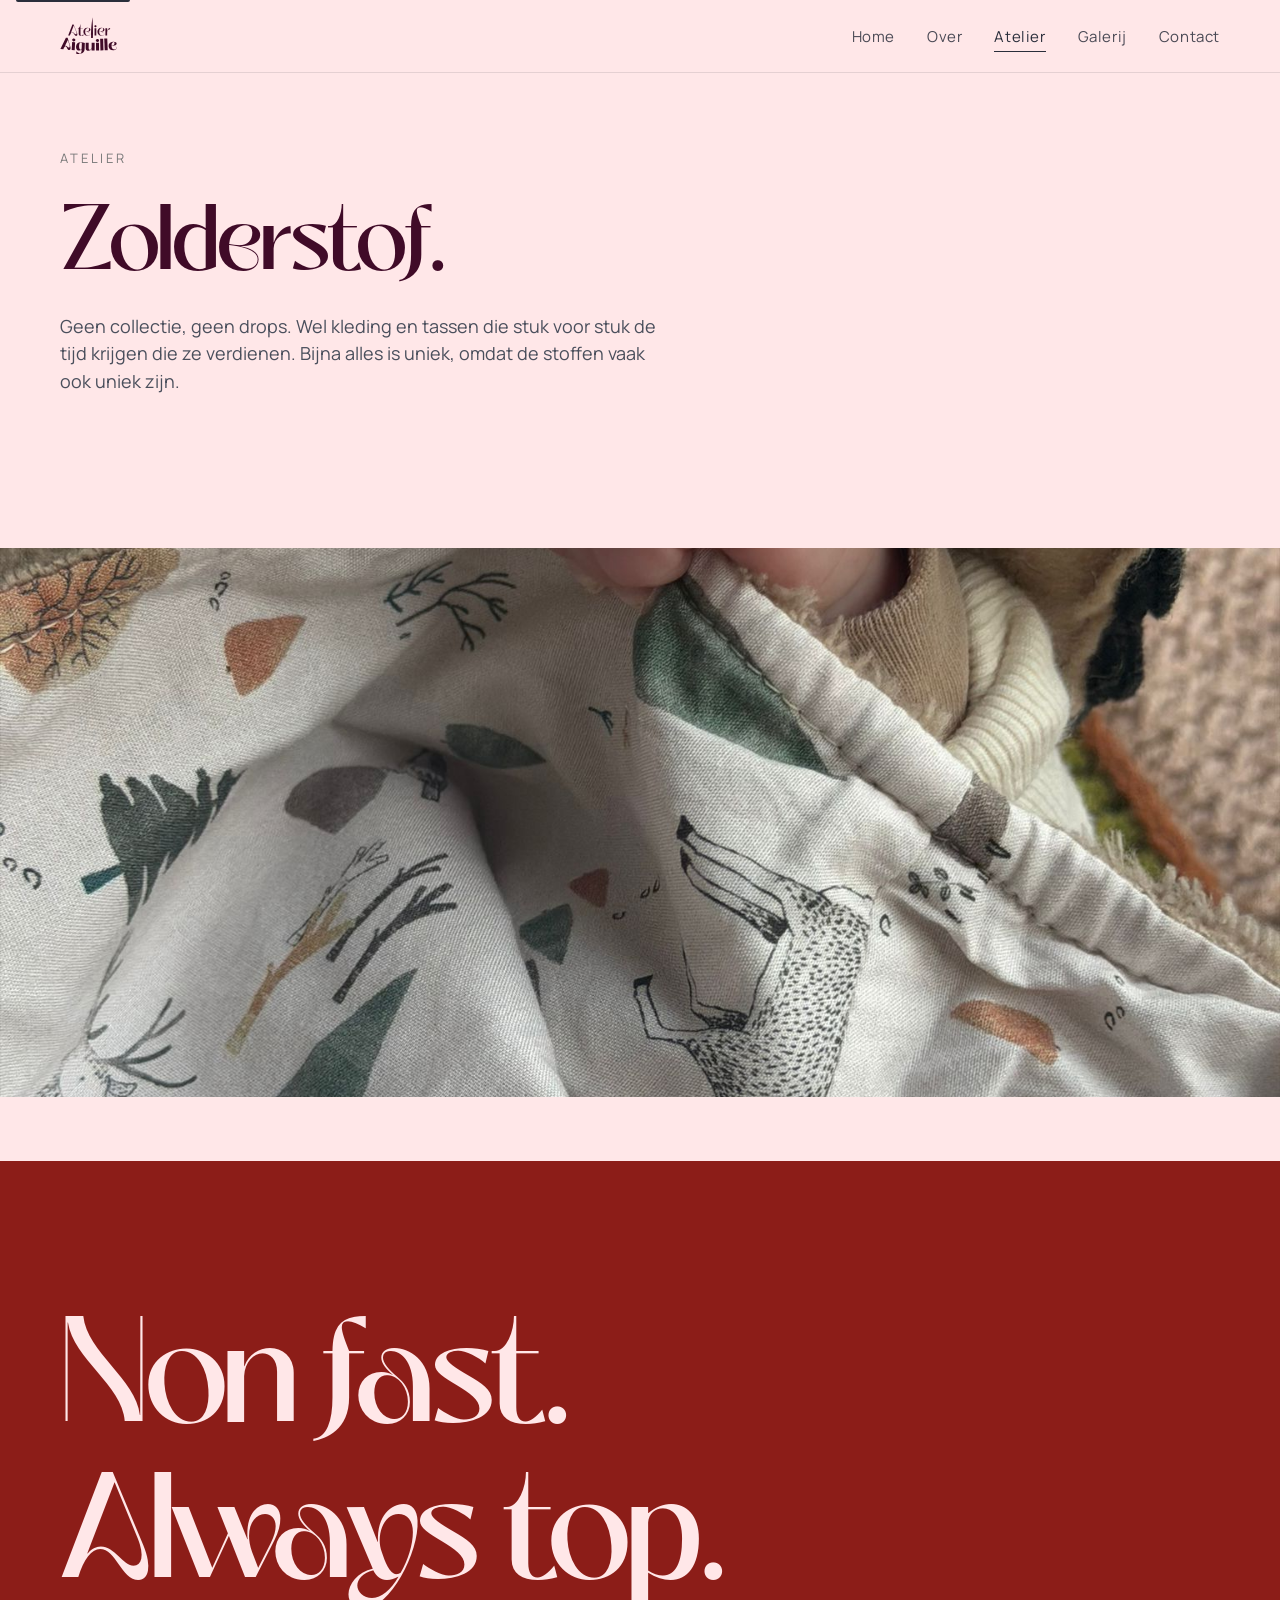
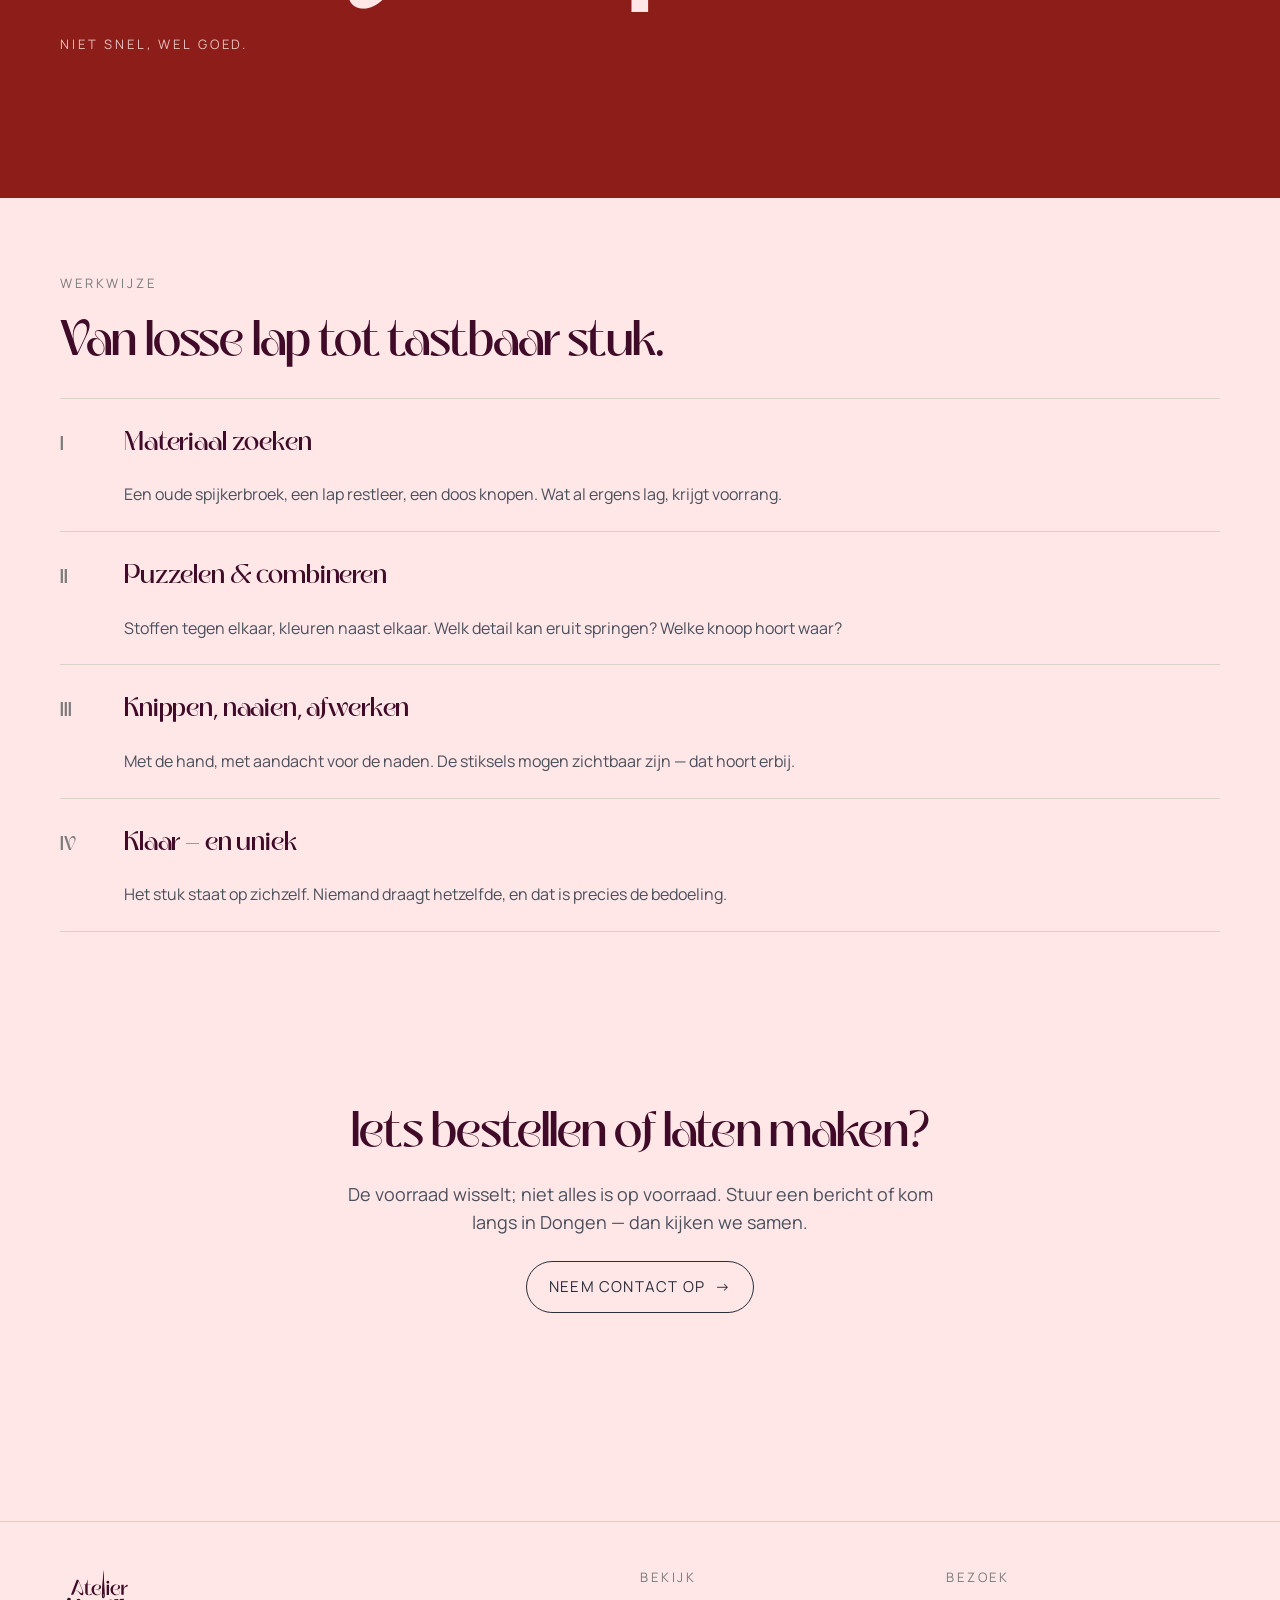
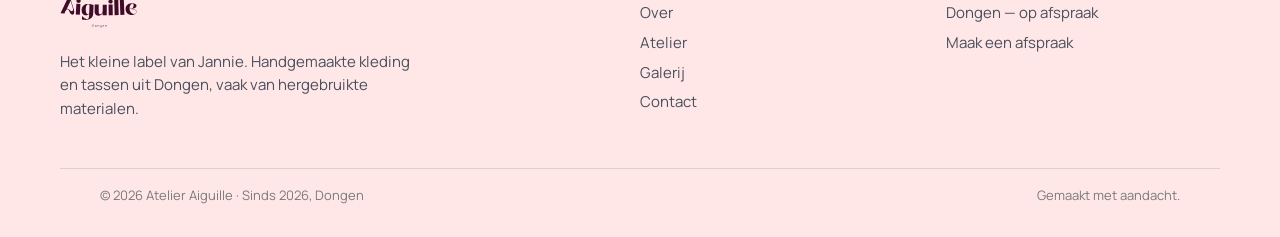
==== atelier.html @ 476c81bc "Eerste tasfoto (laptop-tas) 90° tegen de klok in gedraaid" ====
<!doctype html>
<html lang="nl">
<head>
  <meta charset="utf-8" />
  <meta name="viewport" content="width=device-width, initial-scale=1" />
  <title>Atelier — wat hier gemaakt wordt | Atelier Aiguille</title>
  <meta name="description" content="In het atelier maakt Jannie handgemaakte kleding en tassen, vaak van hergebruikte materialen. Lees over haar werkwijze." />
  <link rel="icon" type="image/svg+xml" href="assets/img/favicon.svg" />
  <link rel="stylesheet" href="assets/css/main.css?v=2605151608" />
  <meta name="theme-color" content="#400B28" />
</head>
<body>
  <a class="skip-link" href="#main">Naar inhoud</a>

  <header class="site-header">
    <div class="container site-header__inner">
      <a href="index.html" class="brand" aria-label="Atelier Aiguille — naar home">
        <img class="brand__logo" src="assets/img/logo-wordmark.svg" alt="Atelier Aiguille" />
      </a>
      <nav class="nav" aria-label="Hoofdnavigatie">
        <button class="nav-toggle" type="button" aria-controls="primary-nav" aria-expanded="false">
          <span class="sr-only">Menu</span><span class="nav-toggle__bars" aria-hidden="true"></span>
        </button>
        <ul class="nav__list" id="primary-nav">
          <li><a class="nav__link" href="index.html">Home</a></li>
          <li><a class="nav__link" href="over.html">Over</a></li>
          <li><a class="nav__link" href="atelier.html">Atelier</a></li>
          <li><a class="nav__link" href="galerij.html">Galerij</a></li>
          <li><a class="nav__link" href="contact.html">Contact</a></li>
        </ul>
      </nav>
    </div>
  </header>

  <main id="main">
    <section class="container section">
      <div style="max-width: 60ch" data-reveal>
        <span class="eyebrow">Atelier</span>
        <h1>Zolderstof.</h1>
        <p class="lead">
          Geen collectie, geen drops. Wel kleding en tassen die stuk
          voor stuk de tijd krijgen die ze verdienen. Bijna alles is
          uniek, omdat de stoffen vaak ook uniek zijn.
        </p>
      </div>
    </section>

    <figure class="wide-image" data-reveal>
      <img src="assets/img/photo-21.jpg" alt="Een handgemaakt jasje uit het atelier" loading="lazy" />
    </figure>

    <section class="inverse inverse--rood">
      <div class="container claim">
        <h2 class="claim__title" data-reveal>Non fast.<br/>Always top.</h2>
        <p class="claim__sub">Niet snel, wel goed.</p>
      </div>
    </section>

    <section class="container section">
      <div data-reveal>
        <span class="eyebrow">Werkwijze</span>
        <h2>Van losse lap tot tastbaar stuk.</h2>
      </div>

      <ol class="services" style="margin-top: var(--space-5)">
        <li data-reveal>
          <span class="services__num">I</span>
          <div>
            <h3 class="services__title">Materiaal zoeken</h3>
            <p class="services__desc">Een oude spijkerbroek, een lap restleer, een doos knopen. Wat al ergens lag, krijgt voorrang.</p>
          </div>
        </li>
        <li data-reveal>
          <span class="services__num">II</span>
          <div>
            <h3 class="services__title">Puzzelen &amp; combineren</h3>
            <p class="services__desc">Stoffen tegen elkaar, kleuren naast elkaar. Welk detail kan eruit springen? Welke knoop hoort waar?</p>
          </div>
        </li>
        <li data-reveal>
          <span class="services__num">III</span>
          <div>
            <h3 class="services__title">Knippen, naaien, afwerken</h3>
            <p class="services__desc">Met de hand, met aandacht voor de naden. De stiksels mogen zichtbaar zijn — dat hoort erbij.</p>
          </div>
        </li>
        <li data-reveal>
          <span class="services__num">IV</span>
          <div>
            <h3 class="services__title">Klaar — en uniek</h3>
            <p class="services__desc">Het stuk staat op zichzelf. Niemand draagt hetzelfde, en dat is precies de bedoeling.</p>
          </div>
        </li>
      </ol>
    </section>

    <section class="container section--lg">
      <div style="text-align:center; max-width: 60ch; margin-inline:auto;" data-reveal>
        <h2>Iets bestellen of laten maken?</h2>
        <p class="lead" style="margin-inline:auto">
          De voorraad wisselt; niet alles is op voorraad. Stuur een
          bericht of kom langs in Dongen — dan kijken we samen.
        </p>
        <p style="margin-top: var(--space-4)">
          <a class="btn" href="contact.html">Neem contact op <span class="btn__arrow" aria-hidden="true">→</span></a>
        </p>
      </div>
    </section>
  </main>

  <footer class="site-footer">
    <div class="container">
      <div class="site-footer__inner">
        <div>
          <img class="footer__logo" src="assets/img/logo-wordmark-dongen.svg" alt="Atelier Aiguille — Dongen" />
          <p style="margin-top: var(--space-3); max-width: 40ch;">
            Het kleine label van Jannie. Handgemaakte kleding en tassen
            uit Dongen, vaak van hergebruikte materialen.
          </p>
        </div>
        <div>
          <h4>Bekijk</h4>
          <ul>
            <li><a href="over.html">Over</a></li>
            <li><a href="atelier.html">Atelier</a></li>
            <li><a href="galerij.html">Galerij</a></li>
            <li><a href="contact.html">Contact</a></li>
          </ul>
        </div>
        <div>
          <h4>Bezoek</h4>
          <ul>
            <li>Dongen — op afspraak</li>
            <li><a href="contact.html">Maak een afspraak</a></li>
          </ul>
        </div>
      </div>
      <div class="container site-footer__bottom">
        <span>© <span id="year"></span> Atelier Aiguille · Sinds 2026, Dongen</span>
        <span>Gemaakt met aandacht.</span>
      </div>
    </div>
  </footer>

  <div class="lightbox" aria-hidden="true">
    <button class="lightbox__close" type="button" aria-label="Sluiten">✕</button>
    <img class="lightbox__img" alt="" />
  </div>

  <script>document.getElementById("year").textContent = new Date().getFullYear();</script>
  <script src="assets/js/main.js?v=202605150700"></script>
</body>
</html>
---- assets/css/main.css ----
@import url("https://fonts.googleapis.com/css2?family=Manrope:wght@300;400;500;600;700&display=swap");
@import "./fonts.css?v=2605151608";
@import "./tokens.css?v=2605151608";
@import "./base.css?v=2605151608";
@import "./components.css?v=2605151608";
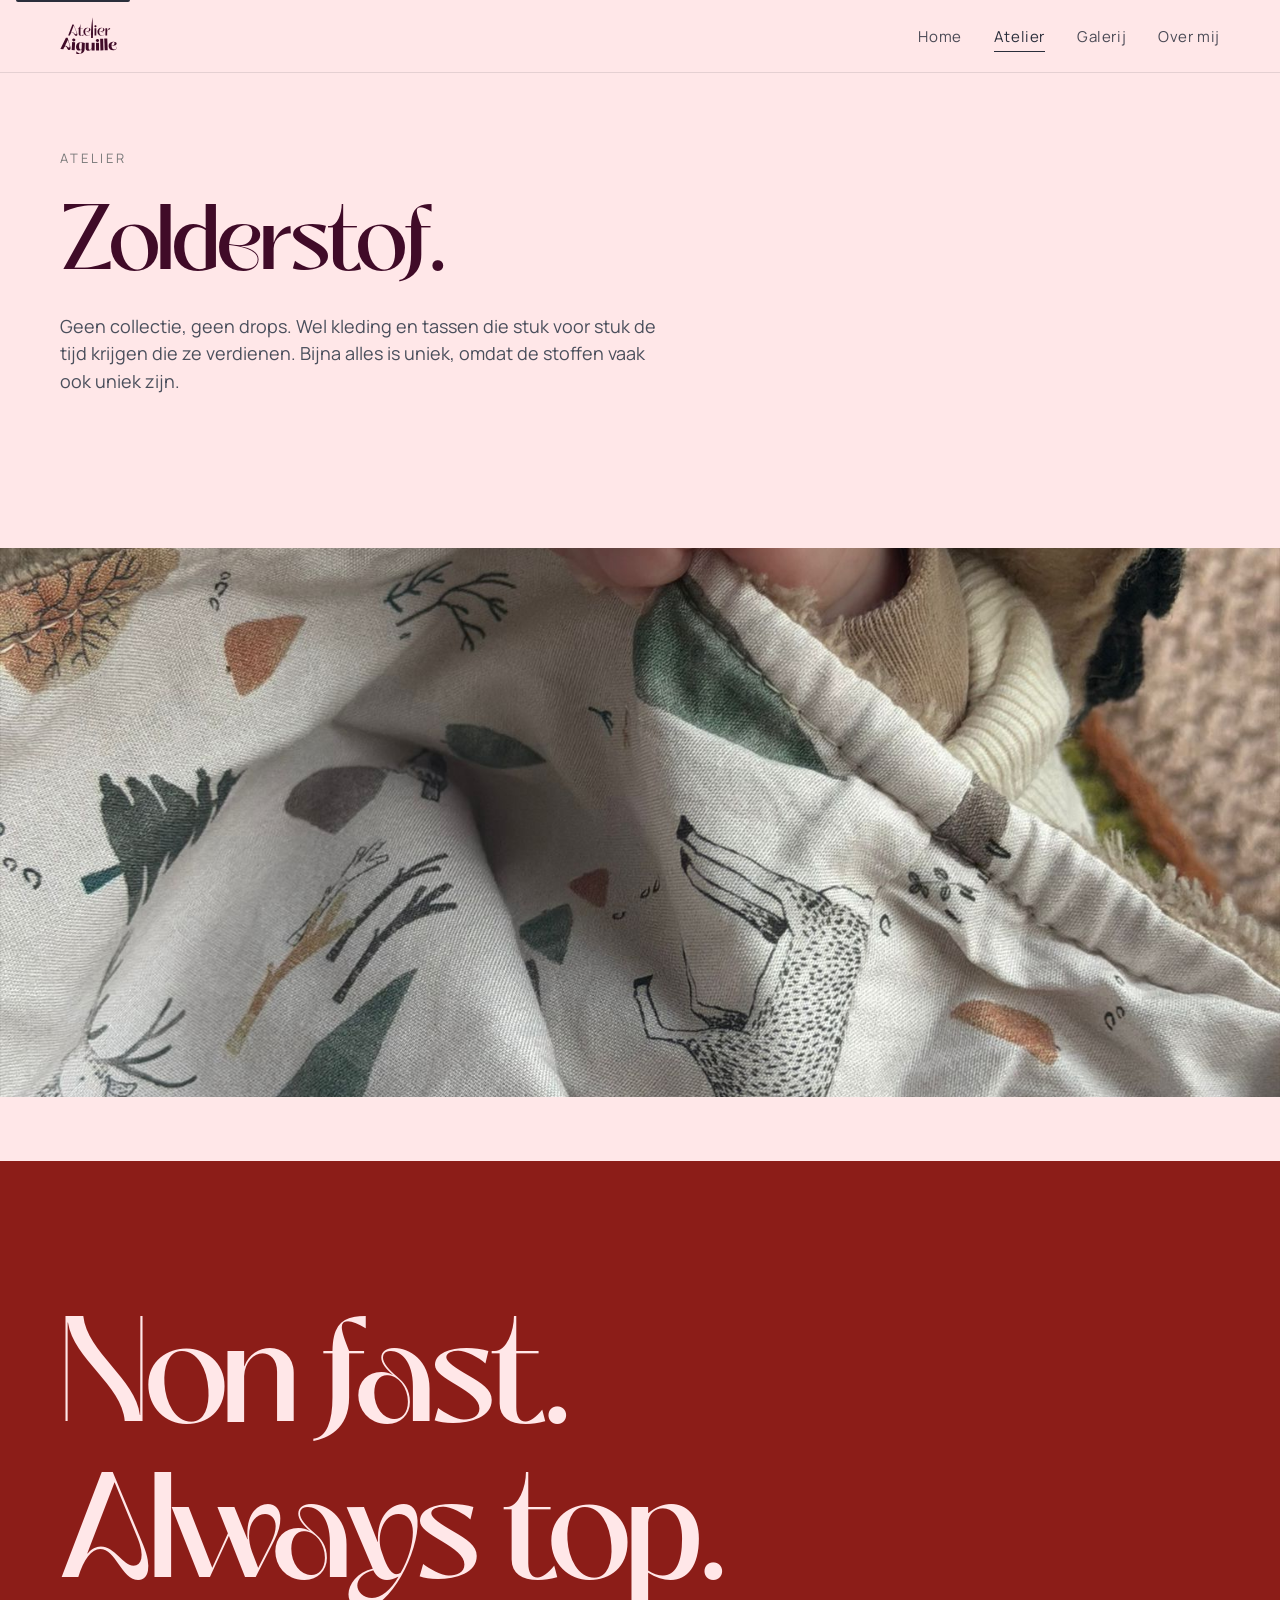
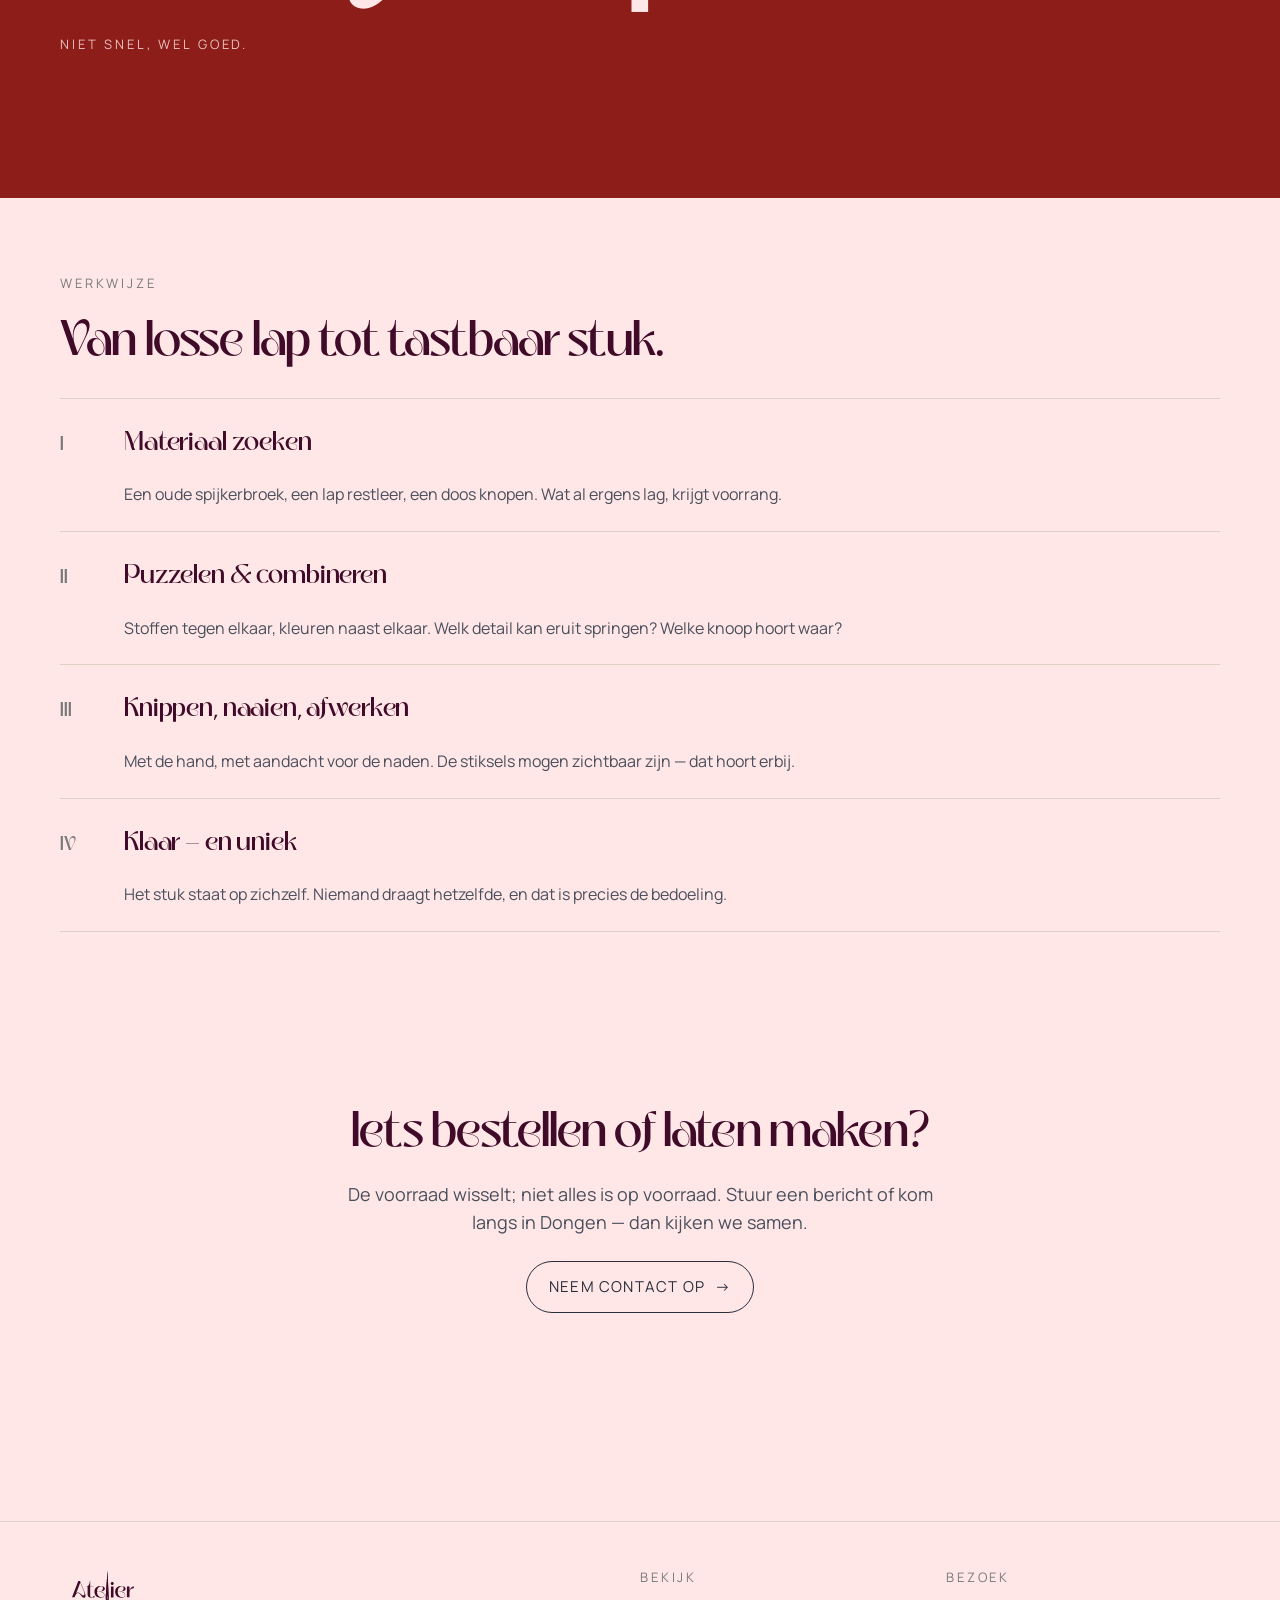
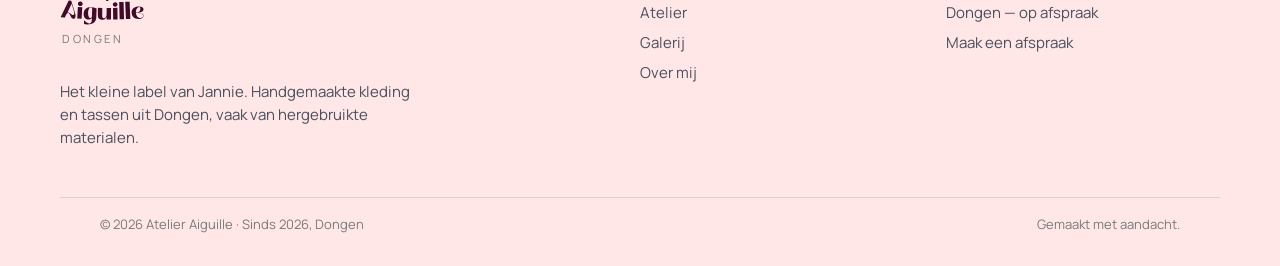
==== commit b4b5684b: "Over+Contact samen op over.html (Over mij, laatste menu-item); footer-logo gefixed; menu specificite" ====
--- a/atelier.html
+++ b/atelier.html
@@ -6,7 +6,7 @@
   <title>Atelier — wat hier gemaakt wordt | Atelier Aiguille</title>
   <meta name="description" content="In het atelier maakt Jannie handgemaakte kleding en tassen, vaak van hergebruikte materialen. Lees over haar werkwijze." />
   <link rel="icon" type="image/svg+xml" href="assets/img/favicon.svg" />
-  <link rel="stylesheet" href="assets/css/main.css?v=2605151608" />
+  <link rel="stylesheet" href="assets/css/main.css?v=2605151613" />
   <meta name="theme-color" content="#400B28" />
 </head>
 <body>
@@ -23,10 +23,9 @@
         </button>
         <ul class="nav__list" id="primary-nav">
           <li><a class="nav__link" href="index.html">Home</a></li>
-          <li><a class="nav__link" href="over.html">Over</a></li>
           <li><a class="nav__link" href="atelier.html">Atelier</a></li>
           <li><a class="nav__link" href="galerij.html">Galerij</a></li>
-          <li><a class="nav__link" href="contact.html">Contact</a></li>
+          <li><a class="nav__link" href="over.html">Over mij</a></li>
         </ul>
       </nav>
     </div>
@@ -102,7 +101,7 @@
           bericht of kom langs in Dongen — dan kijken we samen.
         </p>
         <p style="margin-top: var(--space-4)">
-          <a class="btn" href="contact.html">Neem contact op <span class="btn__arrow" aria-hidden="true">→</span></a>
+          <a class="btn" href="over.html#contact">Neem contact op <span class="btn__arrow" aria-hidden="true">→</span></a>
         </p>
       </div>
     </section>
@@ -112,7 +111,10 @@
     <div class="container">
       <div class="site-footer__inner">
         <div>
-          <img class="footer__logo" src="assets/img/logo-wordmark-dongen.svg" alt="Atelier Aiguille — Dongen" />
+          <a href="index.html" class="footer__brand">
+            <img class="footer__logo" src="assets/img/logo-wordmark.svg" alt="Atelier Aiguille" />
+            <span class="footer__brand-sub">Dongen</span>
+          </a>
           <p style="margin-top: var(--space-3); max-width: 40ch;">
             Het kleine label van Jannie. Handgemaakte kleding en tassen
             uit Dongen, vaak van hergebruikte materialen.
@@ -121,17 +123,16 @@
         <div>
           <h4>Bekijk</h4>
           <ul>
-            <li><a href="over.html">Over</a></li>
             <li><a href="atelier.html">Atelier</a></li>
             <li><a href="galerij.html">Galerij</a></li>
-            <li><a href="contact.html">Contact</a></li>
+            <li><a href="over.html">Over mij</a></li>
           </ul>
         </div>
         <div>
           <h4>Bezoek</h4>
           <ul>
             <li>Dongen — op afspraak</li>
-            <li><a href="contact.html">Maak een afspraak</a></li>
+            <li><a href="over.html#contact">Maak een afspraak</a></li>
           </ul>
         </div>
       </div>
--- a/assets/css/main.css
+++ b/assets/css/main.css
@@ -1,5 +1,5 @@
 @import url("https://fonts.googleapis.com/css2?family=Manrope:wght@300;400;500;600;700&display=swap");
-@import "./fonts.css?v=2605151608";
-@import "./tokens.css?v=2605151608";
-@import "./base.css?v=2605151608";
-@import "./components.css?v=2605151608";
+@import "./fonts.css?v=2605151613";
+@import "./tokens.css?v=2605151613";
+@import "./base.css?v=2605151613";
+@import "./components.css?v=2605151613";
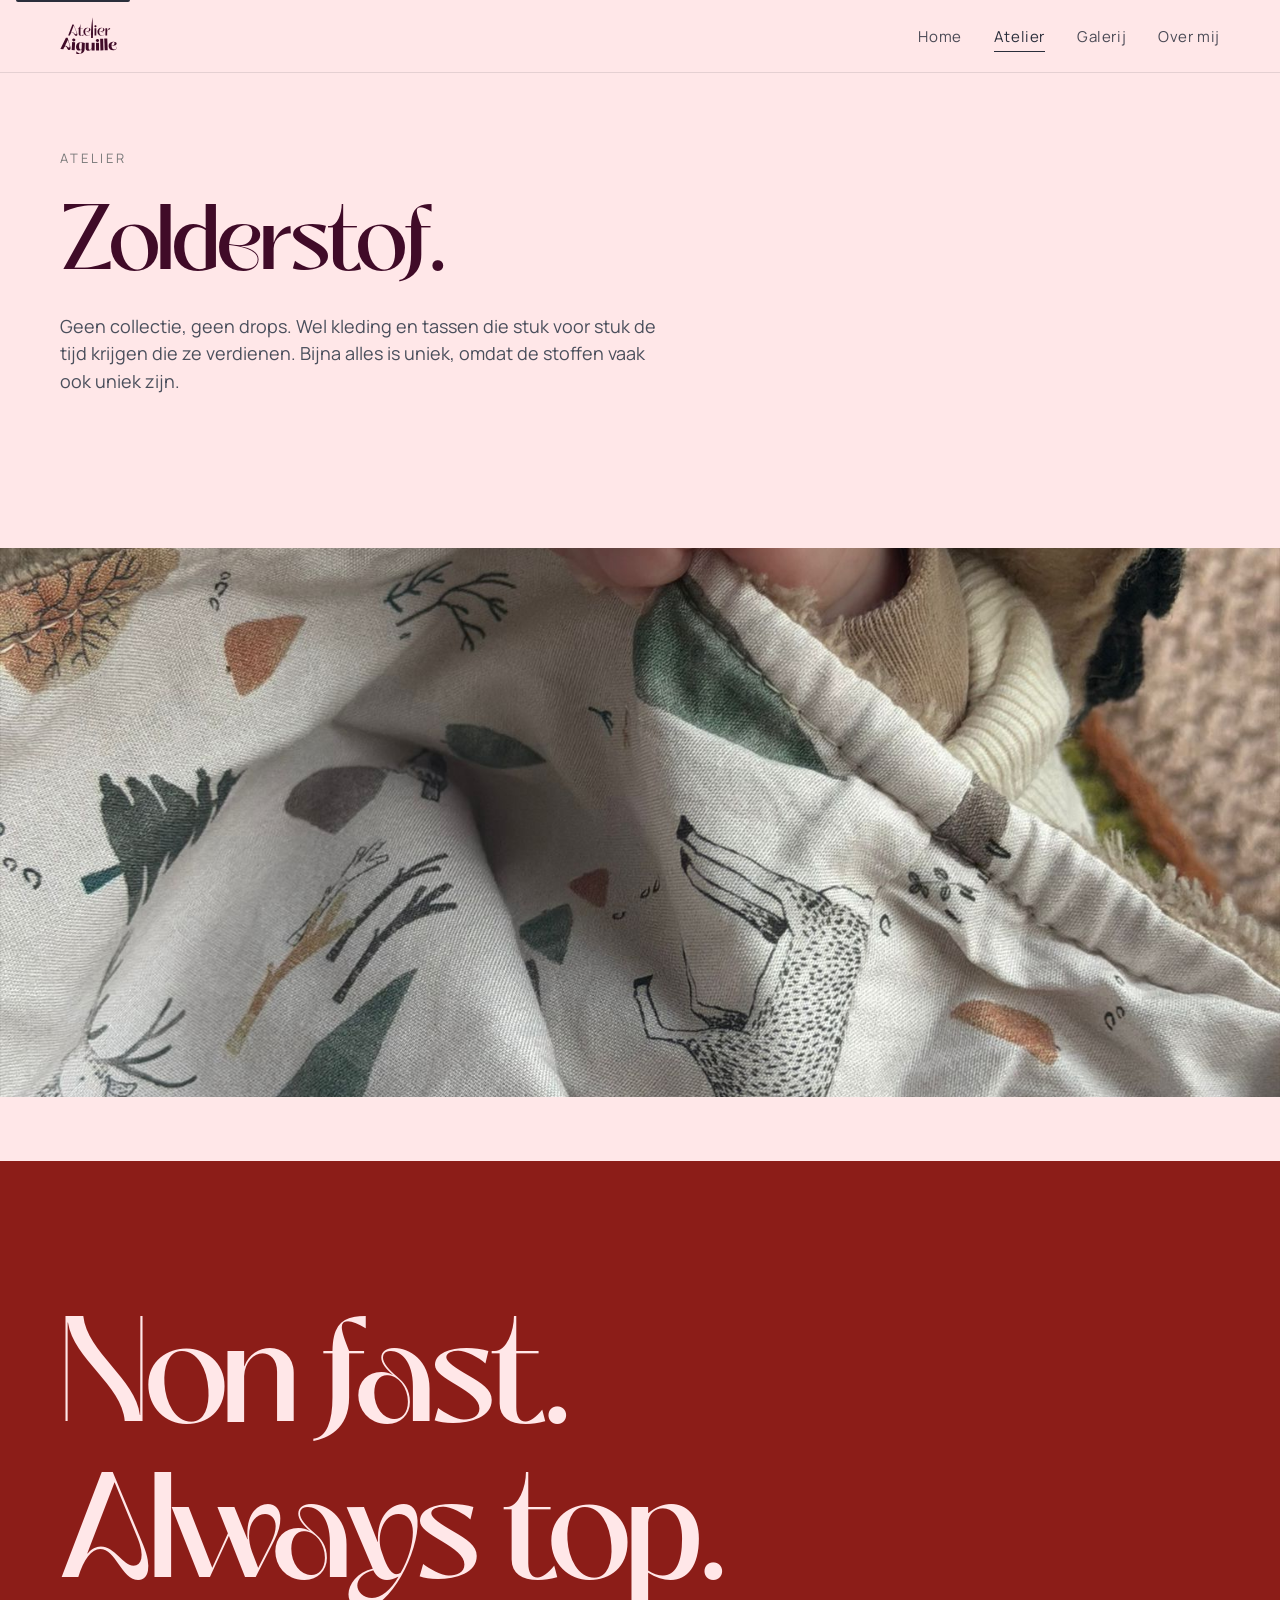
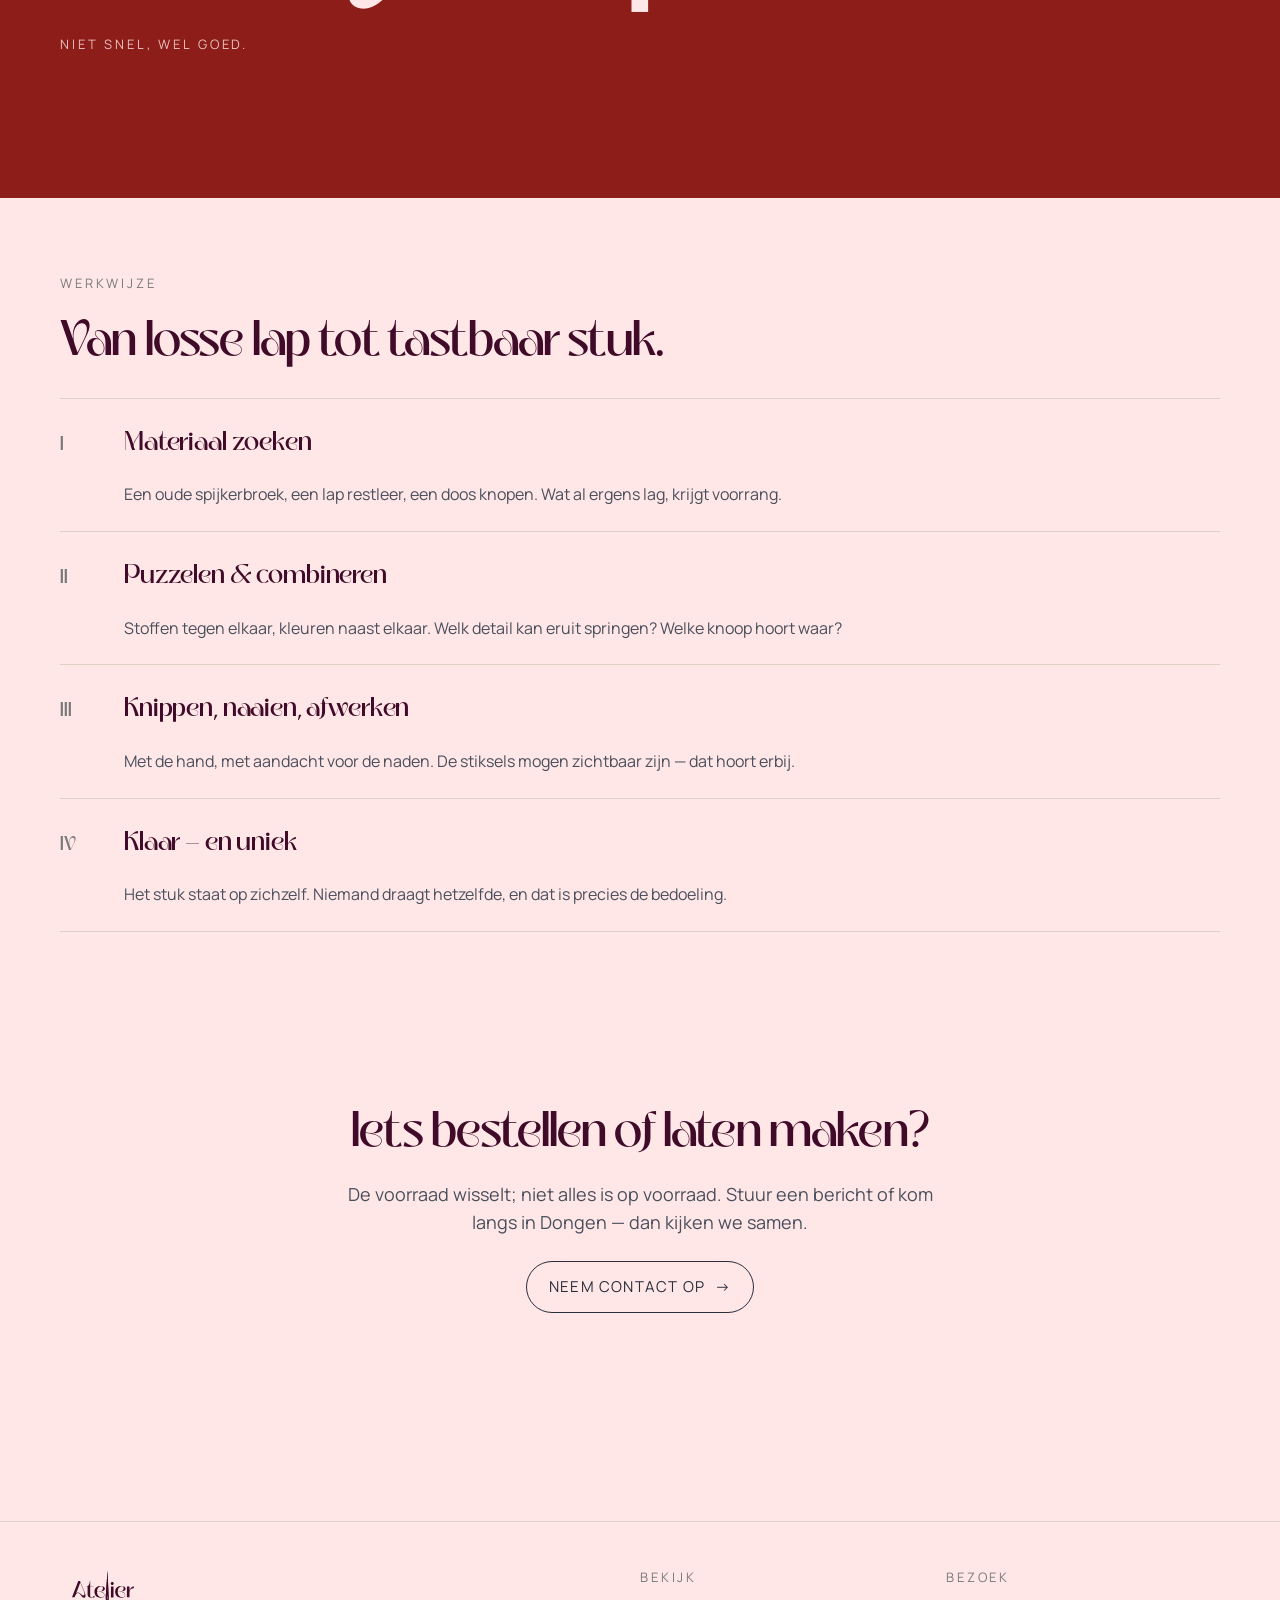
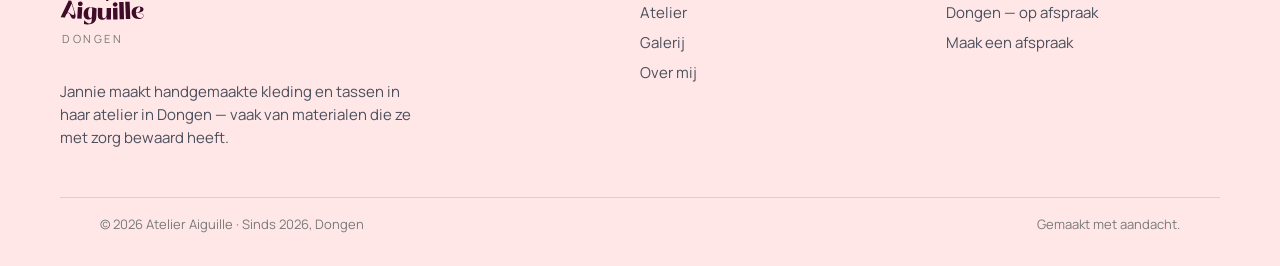
==== commit 9addf625: "Resterende 'kleine label van Jannie' overal vervangen" ====
--- a/atelier.html
+++ b/atelier.html
@@ -6,7 +6,7 @@
   <title>Atelier — wat hier gemaakt wordt | Atelier Aiguille</title>
   <meta name="description" content="In het atelier maakt Jannie handgemaakte kleding en tassen, vaak van hergebruikte materialen. Lees over haar werkwijze." />
   <link rel="icon" type="image/svg+xml" href="assets/img/favicon.svg" />
-  <link rel="stylesheet" href="assets/css/main.css?v=2605151613" />
+  <link rel="stylesheet" href="assets/css/main.css?v=2605152012" />
   <meta name="theme-color" content="#400B28" />
 </head>
 <body>
@@ -116,8 +116,7 @@
             <span class="footer__brand-sub">Dongen</span>
           </a>
           <p style="margin-top: var(--space-3); max-width: 40ch;">
-            Het kleine label van Jannie. Handgemaakte kleding en tassen
-            uit Dongen, vaak van hergebruikte materialen.
+            Jannie maakt handgemaakte kleding en tassen in haar atelier in Dongen — vaak van materialen die ze met zorg bewaard heeft.
           </p>
         </div>
         <div>
--- a/assets/css/main.css
+++ b/assets/css/main.css
@@ -1,5 +1,5 @@
 @import url("https://fonts.googleapis.com/css2?family=Manrope:wght@300;400;500;600;700&display=swap");
-@import "./fonts.css?v=2605151613";
-@import "./tokens.css?v=2605151613";
-@import "./base.css?v=2605151613";
-@import "./components.css?v=2605151613";
+@import "./fonts.css?v=2605152012";
+@import "./tokens.css?v=2605152012";
+@import "./base.css?v=2605152012";
+@import "./components.css?v=2605152012";
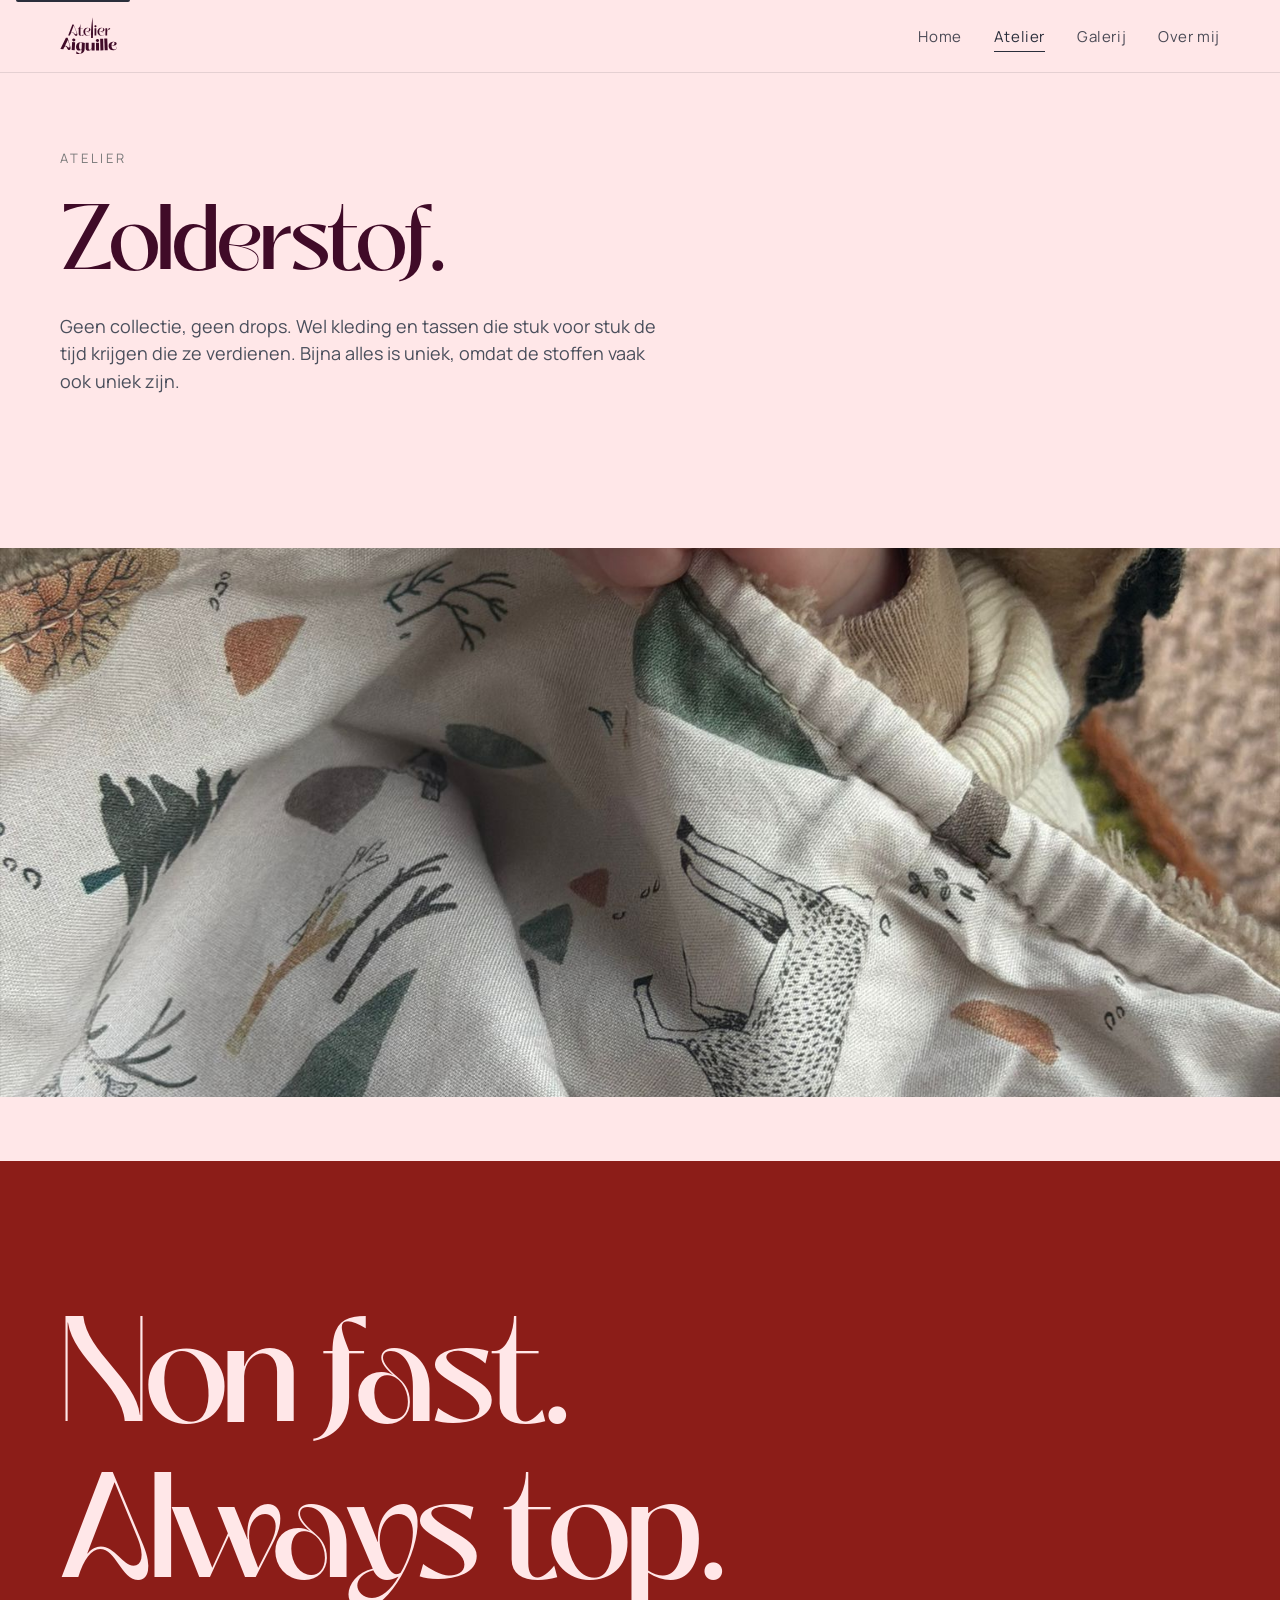
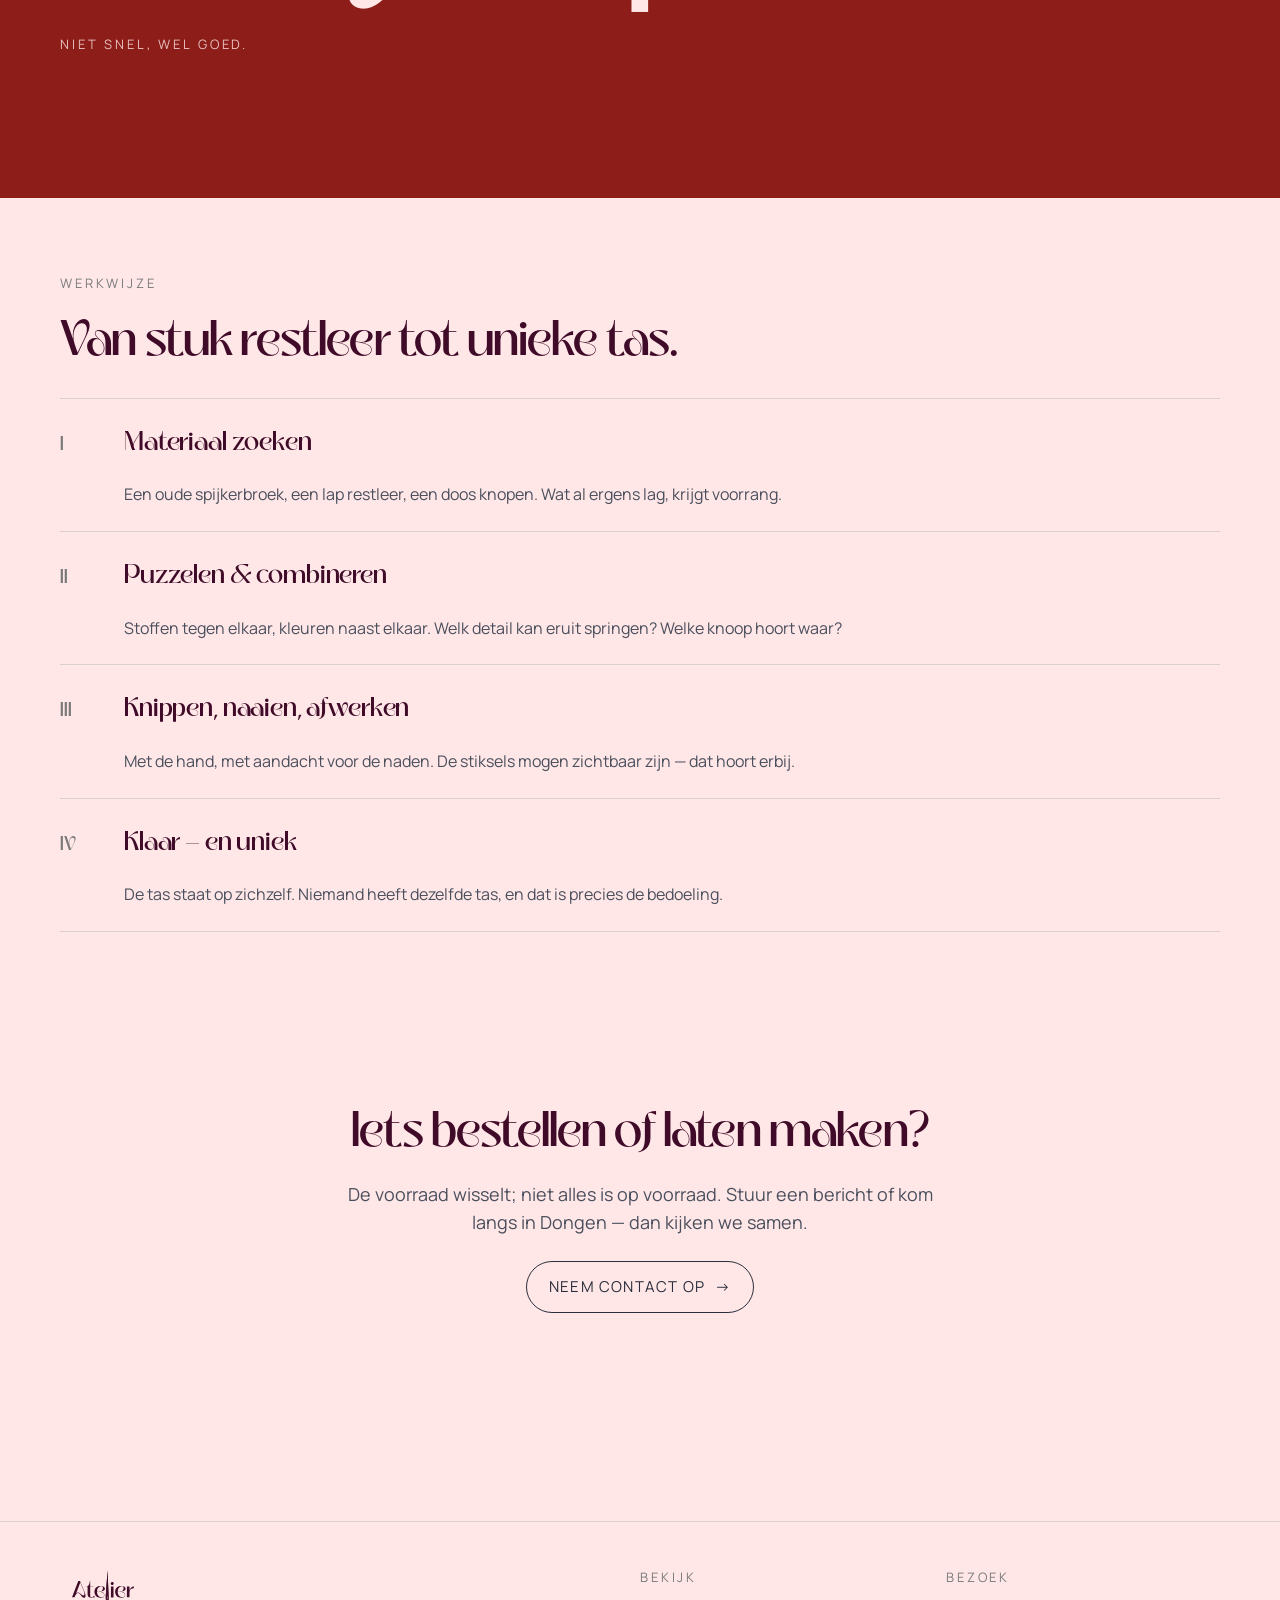
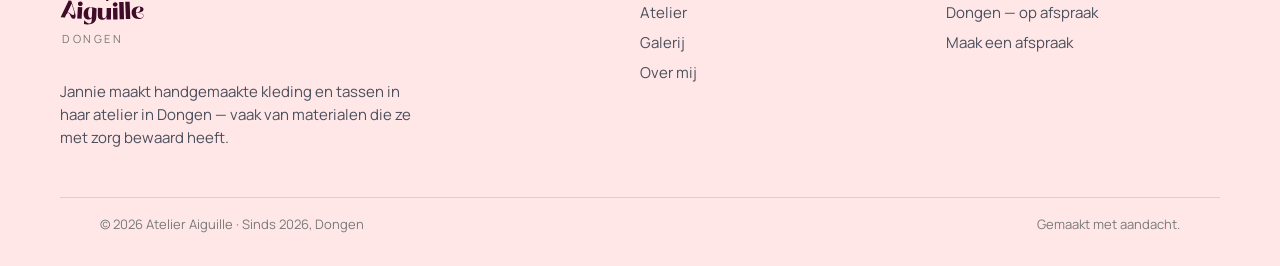
==== commit 7285b9bb: "Tekstwijzigingen Jannie: festivaltasjes, restleer, persoonlijk verhaal" ====
--- a/atelier.html
+++ b/atelier.html
@@ -58,7 +58,7 @@
     <section class="container section">
       <div data-reveal>
         <span class="eyebrow">Werkwijze</span>
-        <h2>Van losse lap tot tastbaar stuk.</h2>
+        <h2>Van stuk restleer tot unieke tas.</h2>
       </div>
 
       <ol class="services" style="margin-top: var(--space-5)">
@@ -87,7 +87,7 @@
           <span class="services__num">IV</span>
           <div>
             <h3 class="services__title">Klaar — en uniek</h3>
-            <p class="services__desc">Het stuk staat op zichzelf. Niemand draagt hetzelfde, en dat is precies de bedoeling.</p>
+            <p class="services__desc">De tas staat op zichzelf. Niemand heeft dezelfde tas, en dat is precies de bedoeling.</p>
           </div>
         </li>
       </ol>
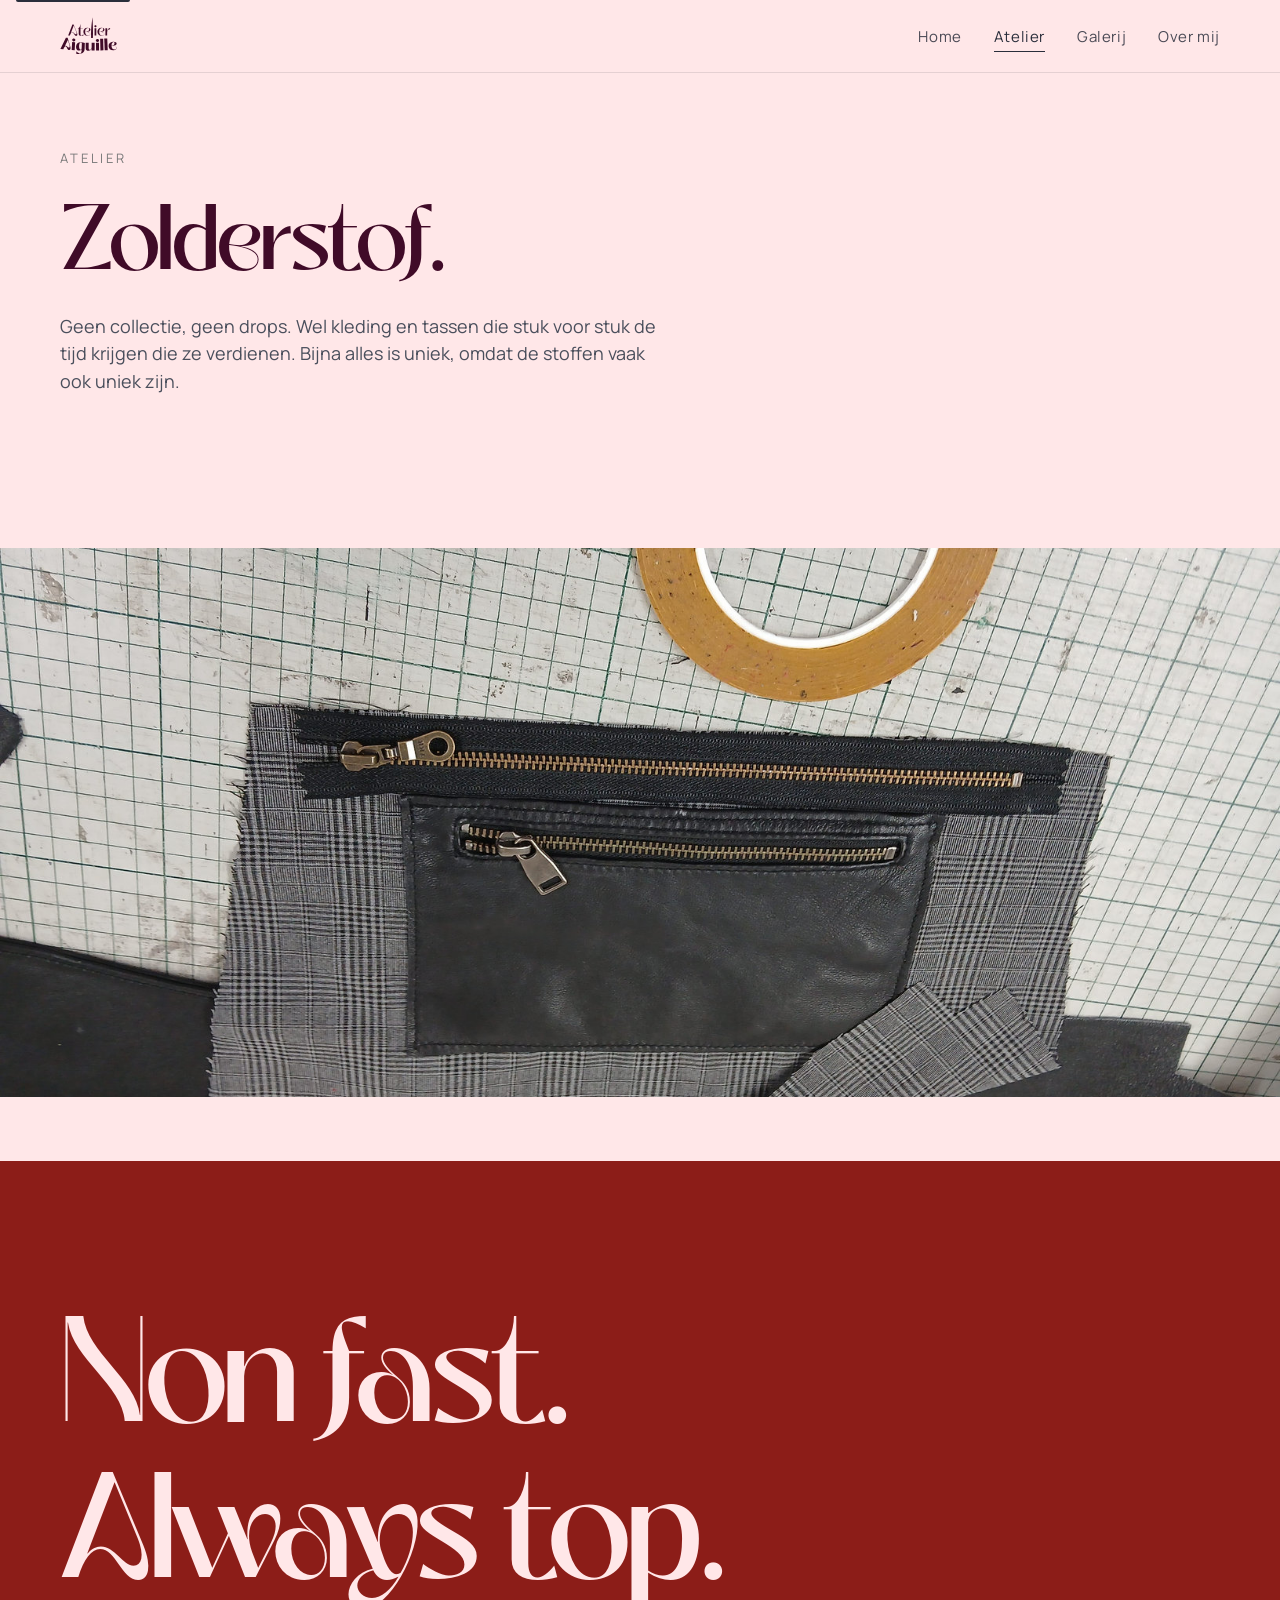
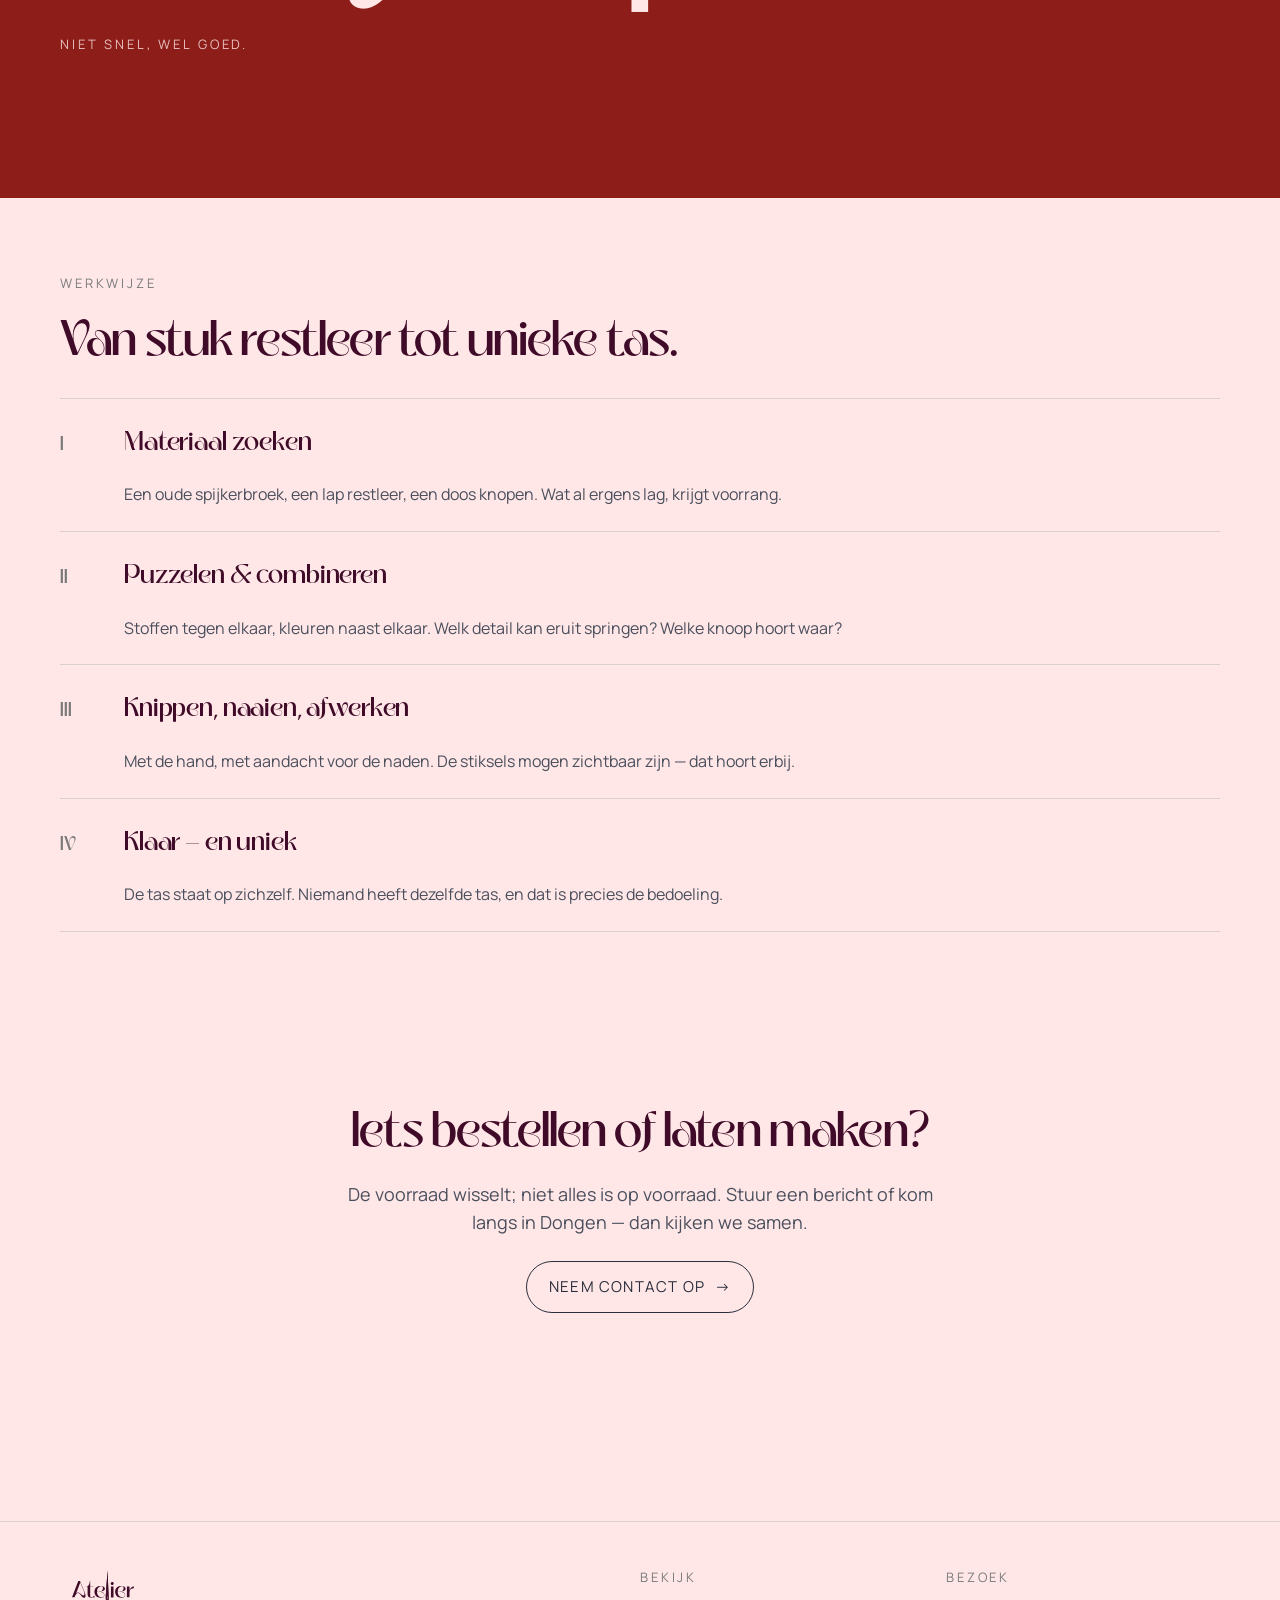
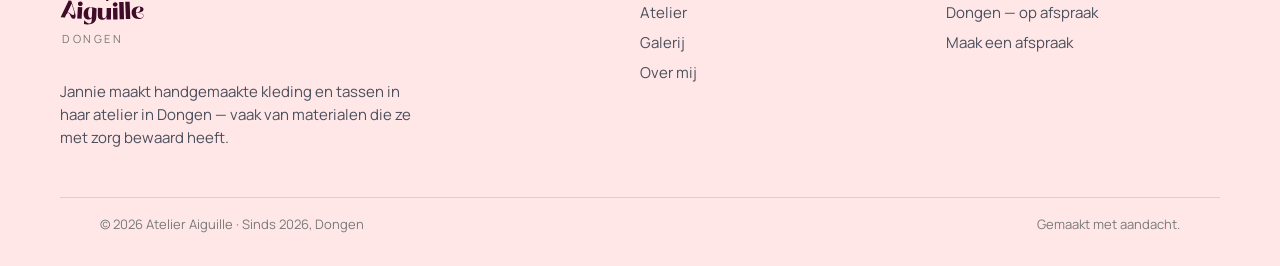
==== commit 3d173577: "Update foto's: Jannie portretten + nieuwe galerij selectie" ====
--- a/atelier.html
+++ b/atelier.html
@@ -45,7 +45,7 @@
     </section>
 
     <figure class="wide-image" data-reveal>
-      <img src="assets/img/photo-21.jpg" alt="Een handgemaakt jasje uit het atelier" loading="lazy" />
+      <img src="assets/img/20260218_122726_result.jpg" alt="Werk in uitvoering — denim, leer en ritsen op de snijmat" loading="lazy" />
     </figure>
 
     <section class="inverse inverse--rood">
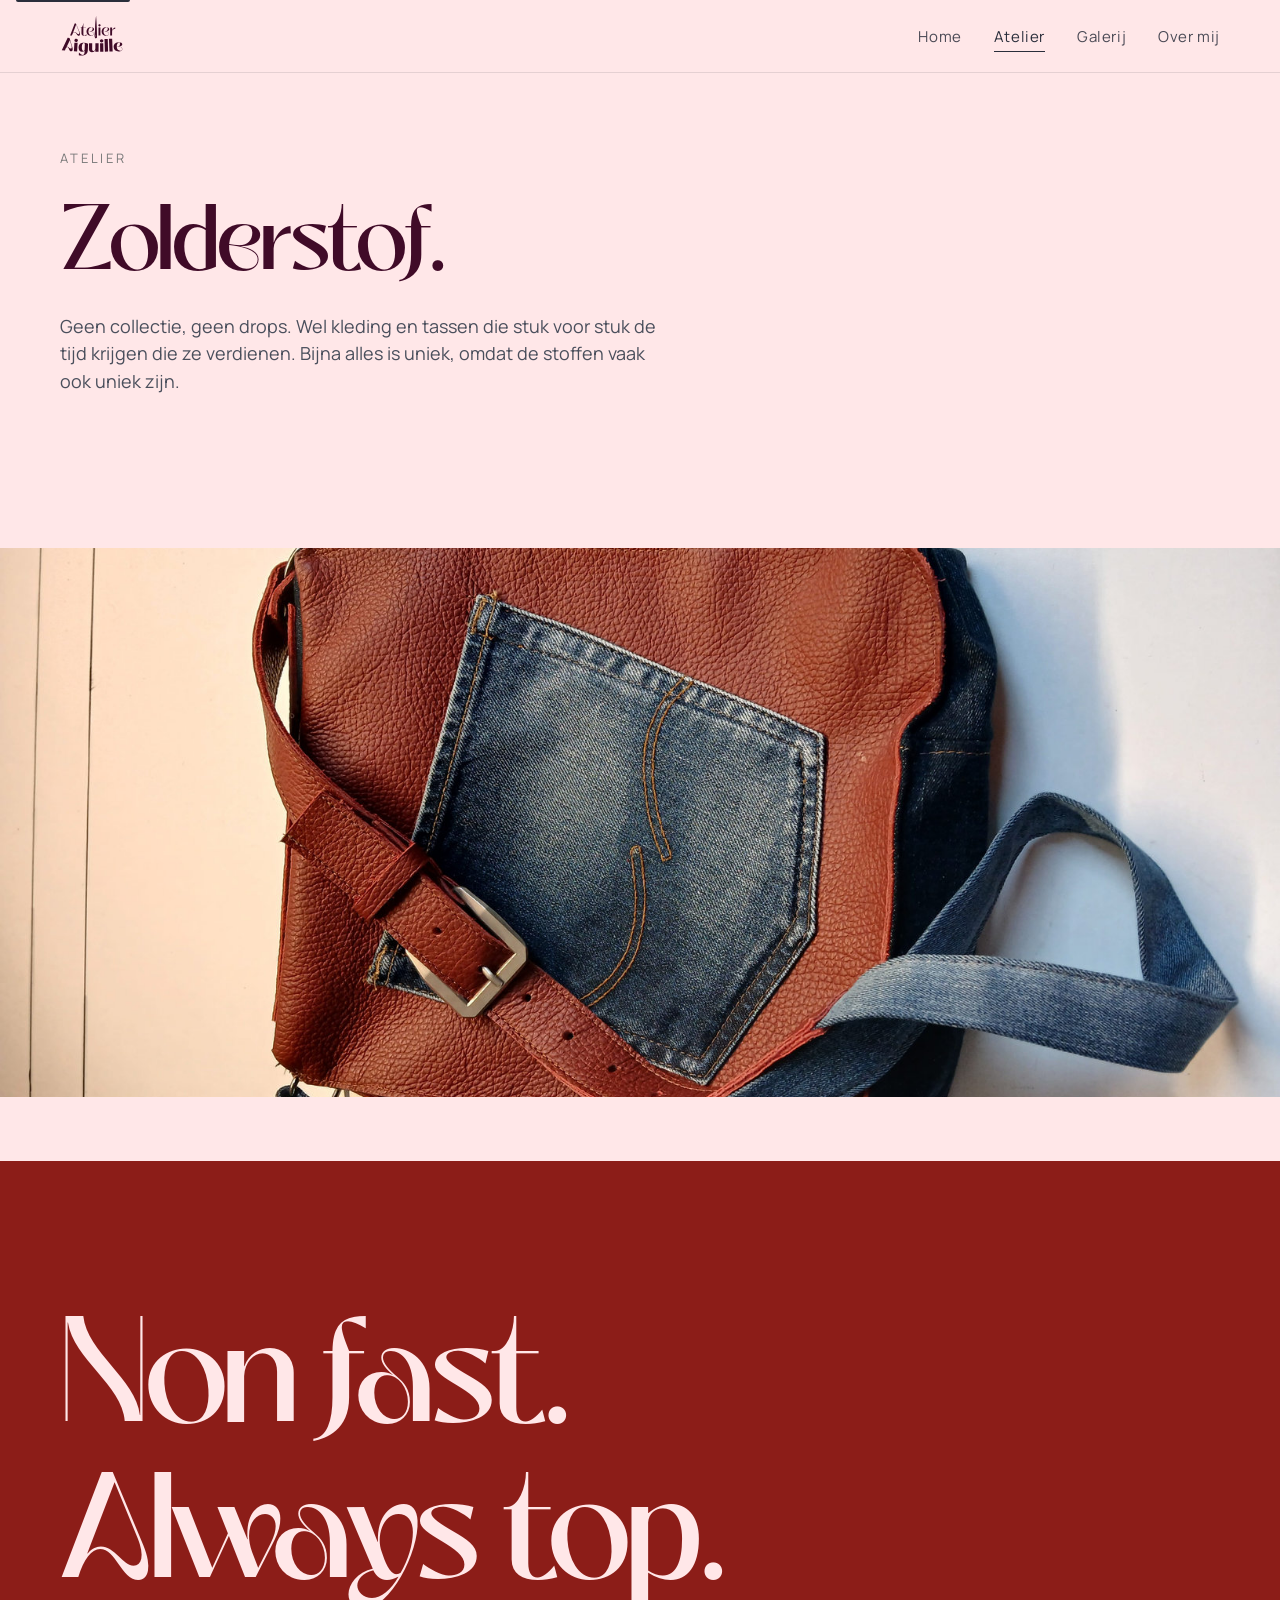
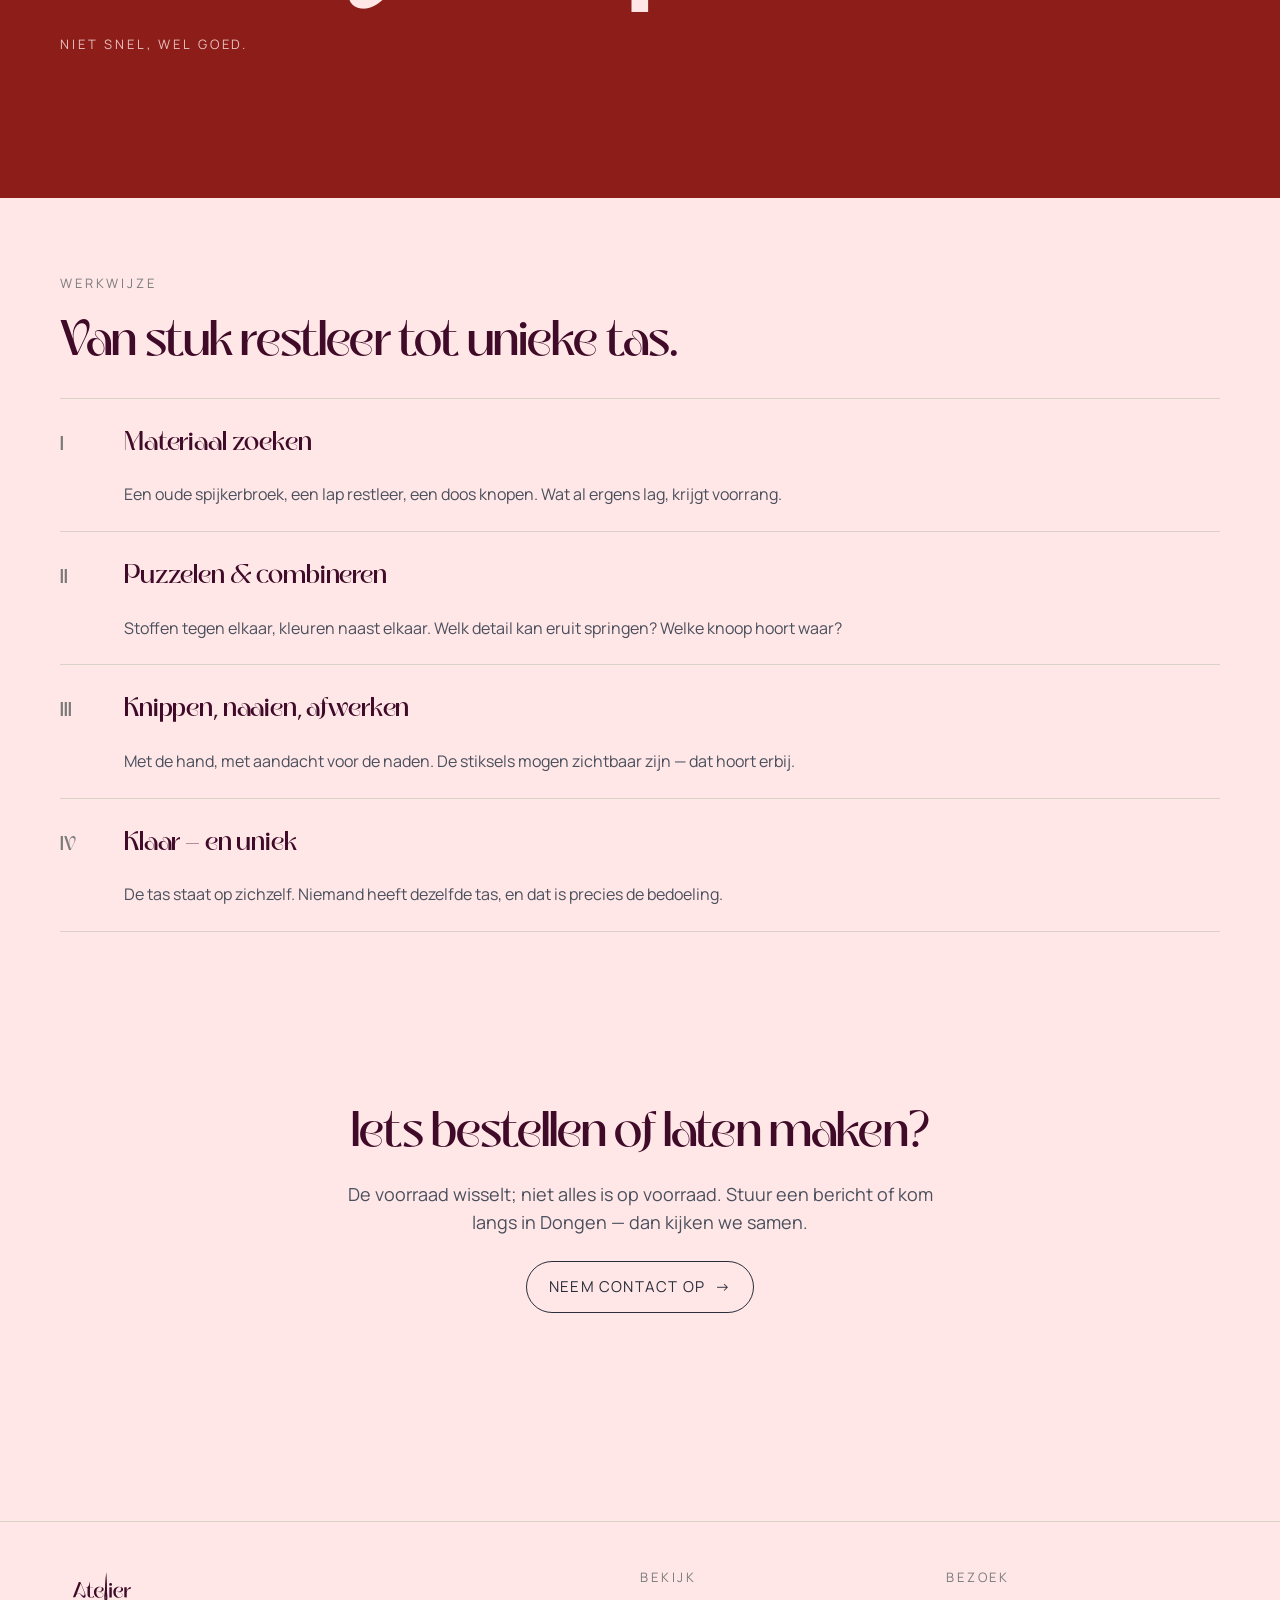
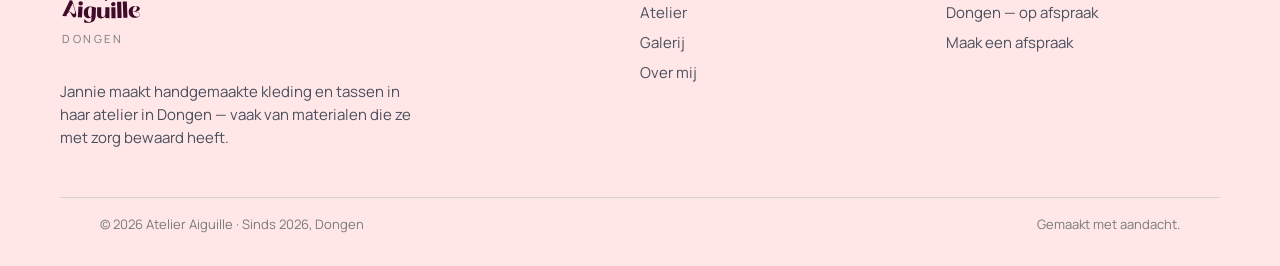
==== commit eadb6bb0: "Atelier feature image: rode messenger ipv rommelige snijmat" ====
--- a/atelier.html
+++ b/atelier.html
@@ -45,7 +45,7 @@
     </section>
 
     <figure class="wide-image" data-reveal>
-      <img src="assets/img/20260218_122726_result.jpg" alt="Werk in uitvoering — denim, leer en ritsen op de snijmat" loading="lazy" />
+      <img src="assets/img/20260222_132508_result.jpg" alt="Messenger tas — rood leer met denim zak" loading="lazy" />
     </figure>
 
     <section class="inverse inverse--rood">
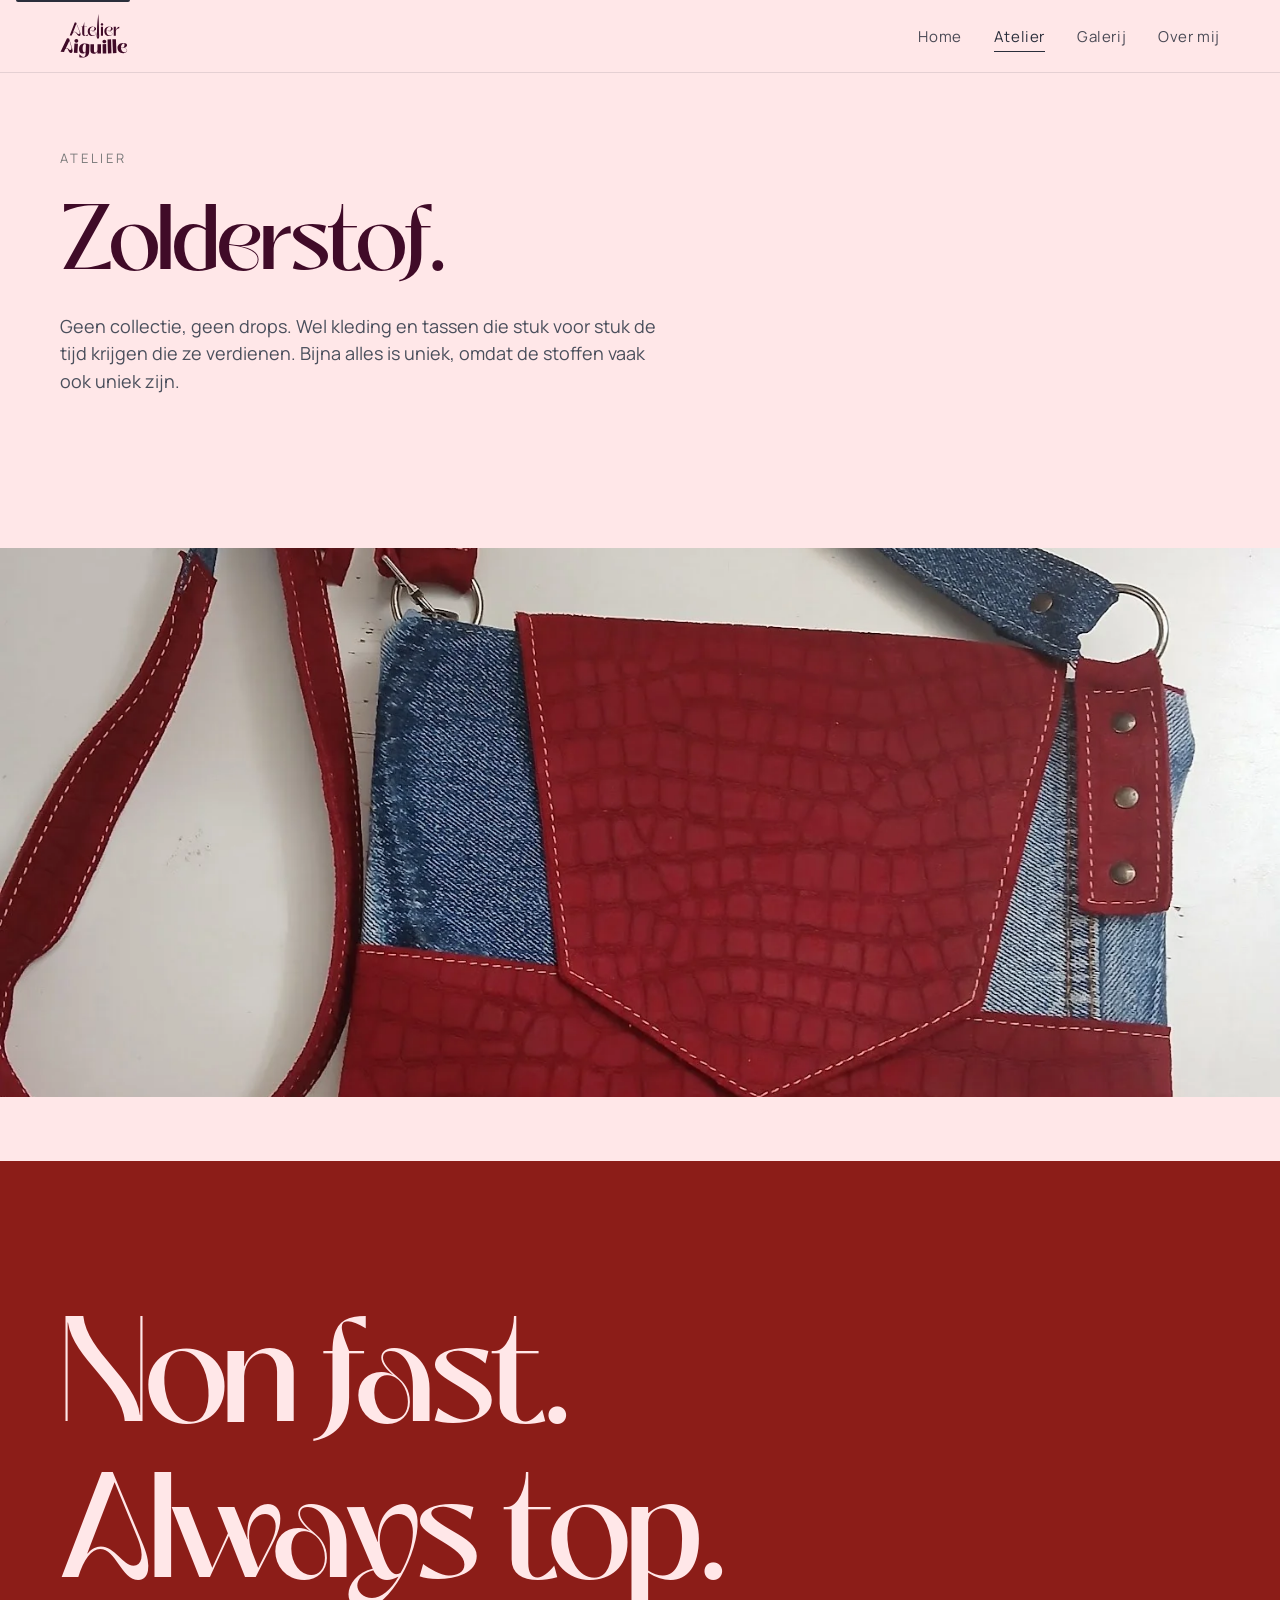
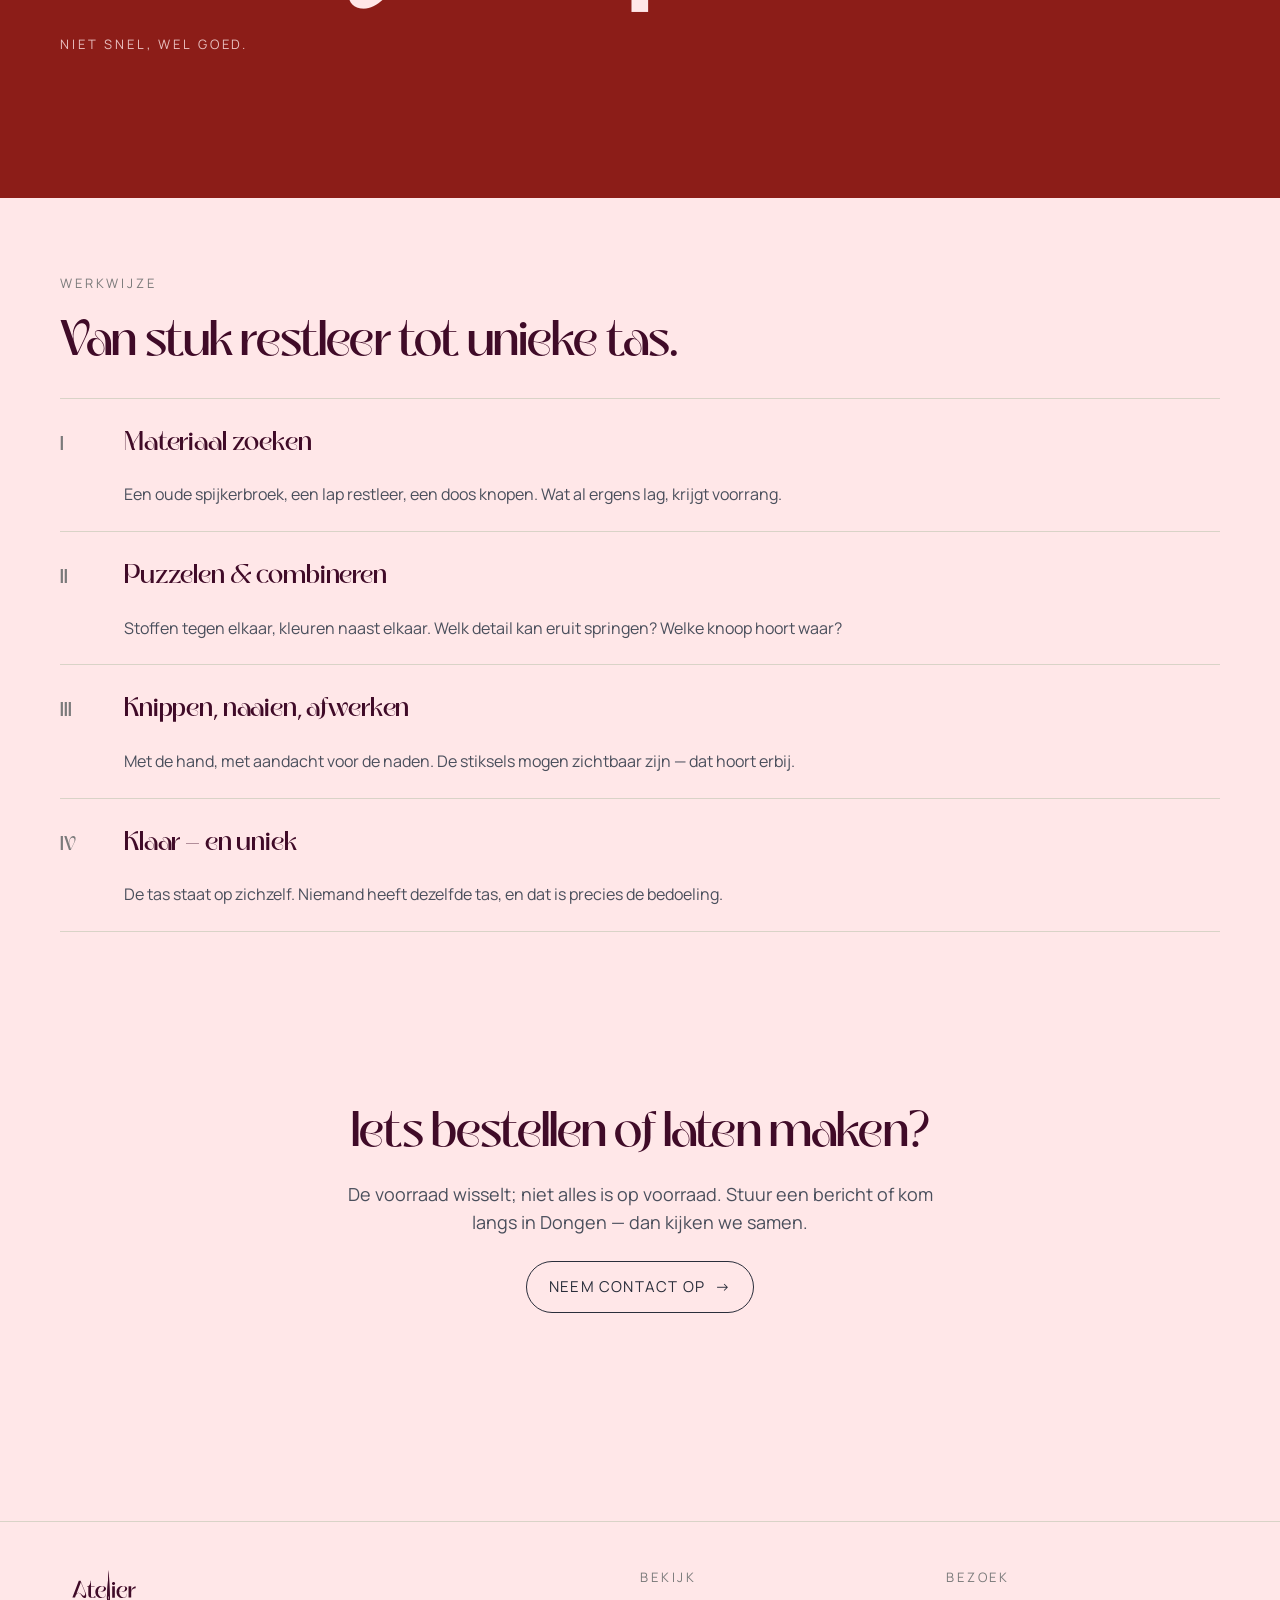
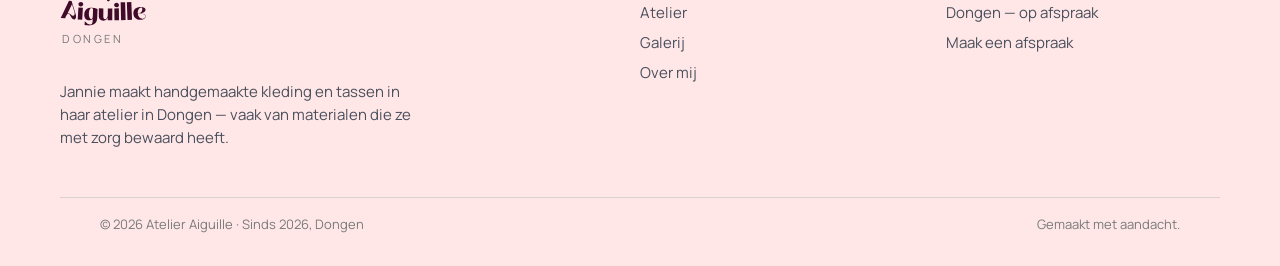
==== commit 811e3b6f: "Vervang productfoto's door album Foto's website" ====
--- a/atelier.html
+++ b/atelier.html
@@ -45,7 +45,7 @@
     </section>
 
     <figure class="wide-image" data-reveal>
-      <img src="assets/img/20260222_132508_result.jpg" alt="Messenger tas — rood leer met denim zak" loading="lazy" />
+      <img src="assets/img/fotos-website-23.webp" alt="Rode leren schoudertas met denim accenten" width="1500" height="2000" loading="lazy" />
     </figure>
 
     <section class="inverse inverse--rood">
